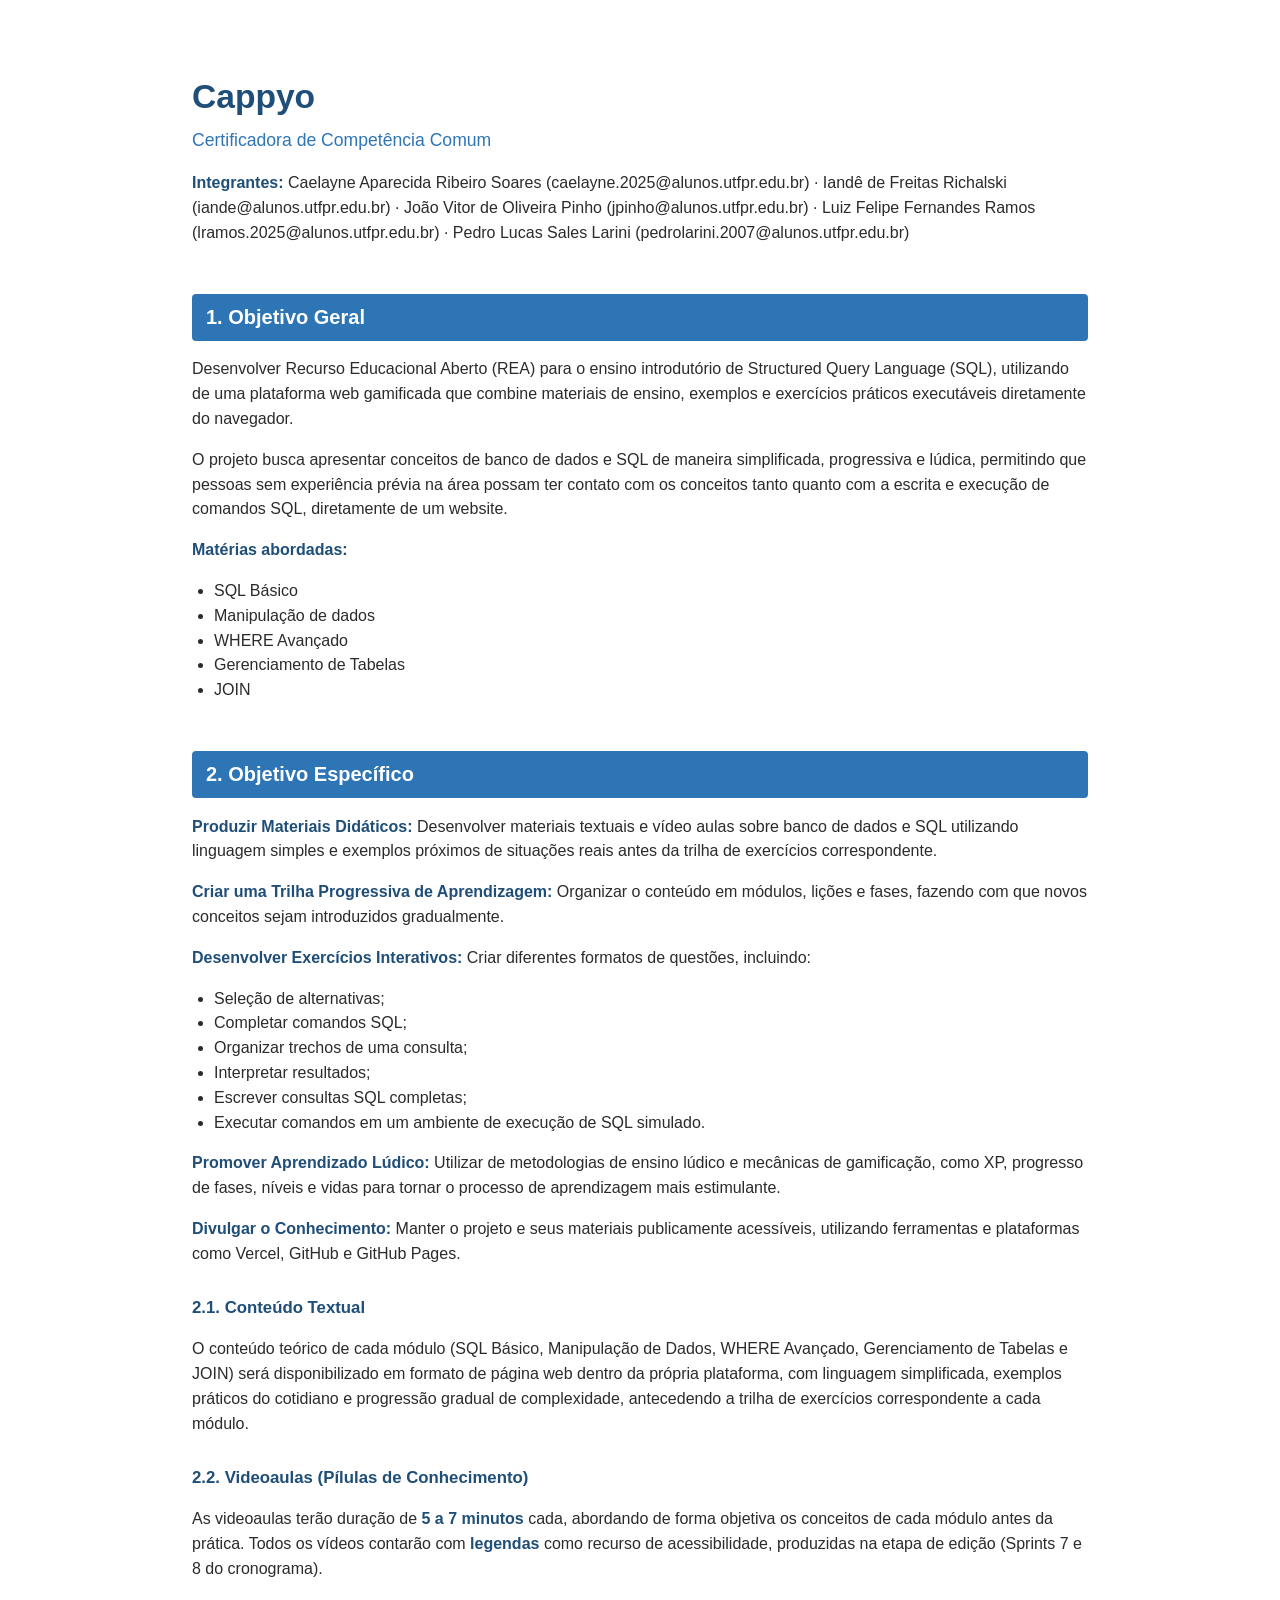
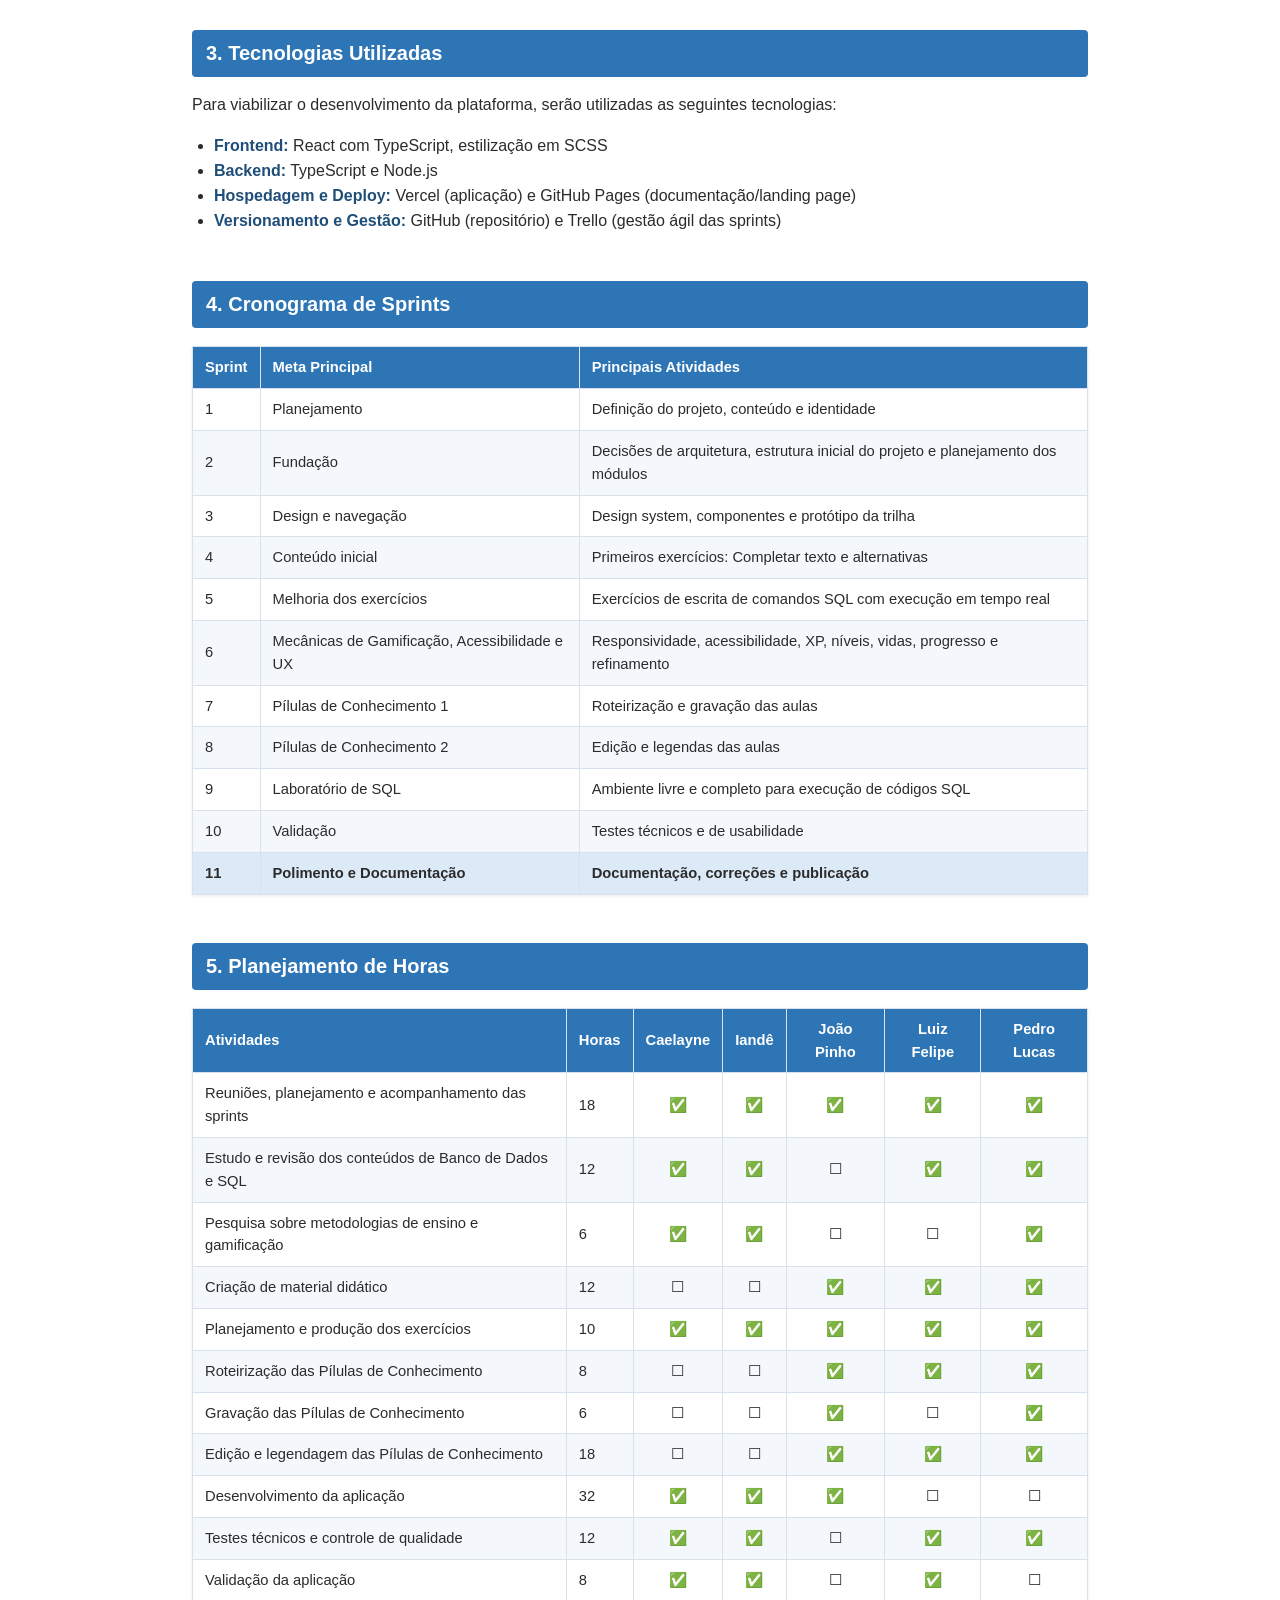
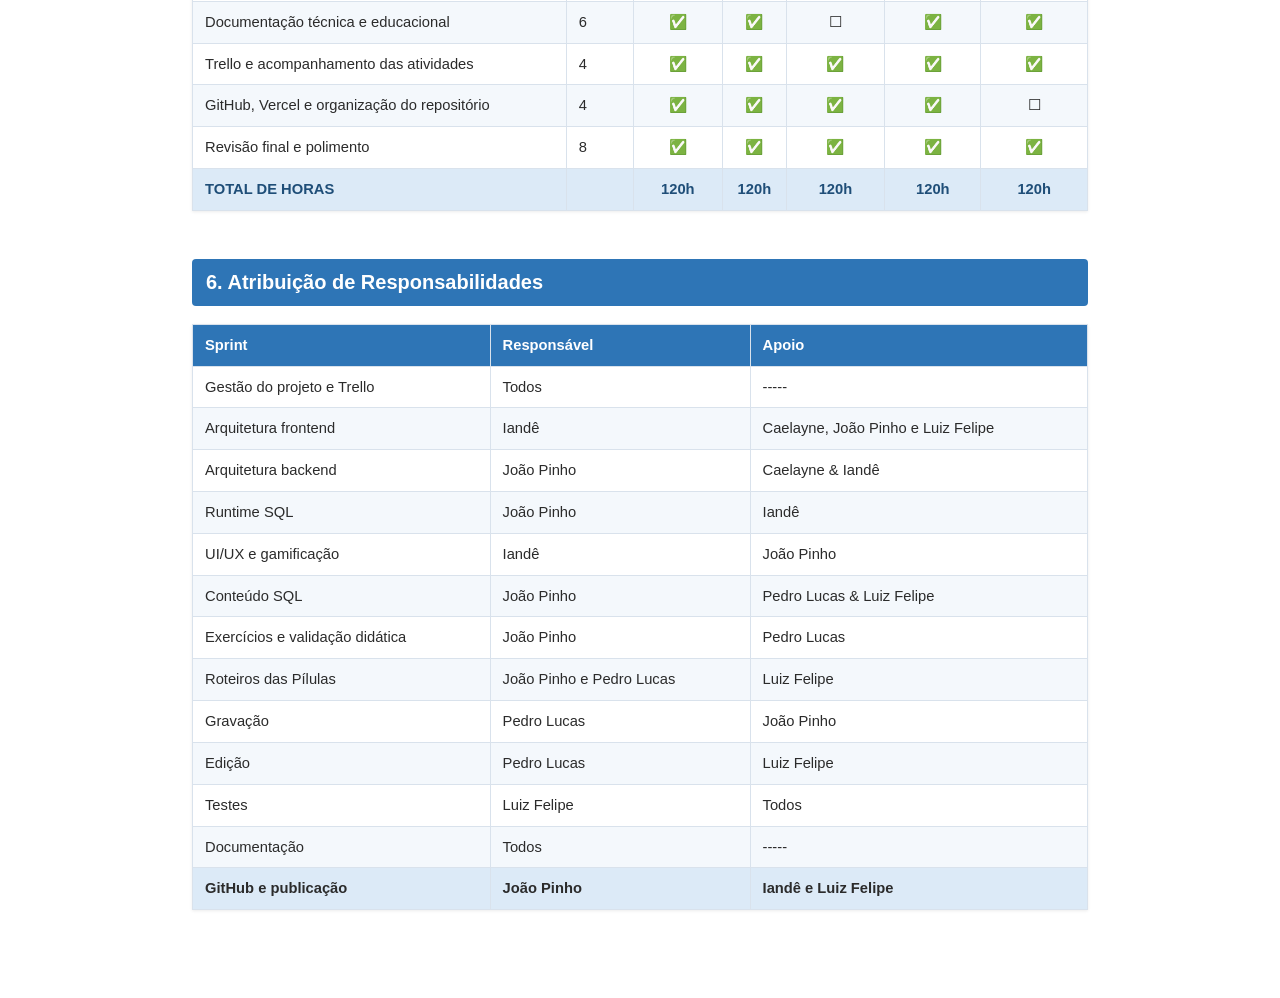
==== index.html @ 4180b40a "docs: adiciona proposta inicial do projeto Cappyo" ====
<!DOCTYPE html>
<html lang="pt-BR">

<head>
  <meta charset="UTF-8">
  <meta name="viewport" content="width=device-width, initial-scale=1.0">
  <title>Cappyo — Certificadora de Competência Comum</title>
  <style>
    :root {
      --azul: #2E75B6;
      --azul-escuro: #1F4E78;
      --cinza-texto: #2b2b2b;
      --linha: #d9e2ec;
    }

    * {
      box-sizing: border-box;
    }

    body {
      font-family: Calibri, "Segoe UI", Arial, sans-serif;
      max-width: 960px;
      margin: 0 auto;
      padding: 48px 32px 80px;
      line-height: 1.55;
      color: var(--cinza-texto);
      background: #ffffff;
    }

    h1 {
      color: var(--azul-escuro);
      font-size: 2.1em;
      margin-bottom: 0;
    }

    h3#certificadora-de-compet-ncia-comum {
      color: var(--azul);
      font-weight: 400;
      margin-top: 4px;
      font-size: 1.1em;
    }

    h2 {
      color: #ffffff;
      background: var(--azul);
      padding: 8px 14px;
      border-radius: 4px;
      margin-top: 48px;
      font-size: 1.25em;
    }

    h3 {
      color: var(--azul-escuro);
      margin-top: 28px;
      font-size: 1.05em;
    }

    p,
    li {
      font-size: 1em;
    }

    ul {
      padding-left: 22px;
    }

    table {
      border-collapse: collapse;
      width: 100%;
      margin: 18px 0 8px;
      font-size: 0.92em;
      box-shadow: 0 1px 3px rgba(0, 0, 0, 0.08);
    }

    th,
    td {
      border: 1px solid var(--linha);
      padding: 9px 12px;
      text-align: left;
    }

    th {
      background-color: var(--azul);
      color: white;
      font-weight: 600;
    }

    tr:nth-child(even) td {
      background-color: #f4f8fc;
    }

    tr:last-child td {
      background-color: #dceaf7;
      font-weight: 600;
    }

    hr {
      display: none;
    }

    strong {
      color: var(--azul-escuro);
    }
  </style>
</head>

<body>

  <h1 id="cappyo">Cappyo</h1>
  <h3 id="certificadora-de-compet-ncia-comum">Certificadora de Competência Comum</h3>
  <p><strong>Integrantes:</strong>
    Caelayne Aparecida Ribeiro Soares (caelayne.2025@alunos.utfpr.edu.br) · Iandê de Freitas Richalski
    (iande@alunos.utfpr.edu.br) · João Vitor de Oliveira Pinho (jpinho@alunos.utfpr.edu.br) · Luiz Felipe Fernandes
    Ramos (lramos.2025@alunos.utfpr.edu.br) · Pedro Lucas Sales Larini (pedrolarini.2007@alunos.utfpr.edu.br)</p>
  <hr>
  <h2 id="1-objetivo-geral">1. Objetivo Geral</h2>
  <p>Desenvolver Recurso Educacional Aberto (REA) para o ensino introdutório de Structured Query Language (SQL),
    utilizando de uma plataforma web gamificada que combine materiais de ensino, exemplos e exercícios práticos
    executáveis diretamente do navegador.</p>
  <p>O projeto busca apresentar conceitos de banco de dados e SQL de maneira simplificada, progressiva e lúdica,
    permitindo que pessoas sem experiência prévia na área possam ter contato com os conceitos tanto quanto com a escrita
    e execução de comandos SQL, diretamente de um website.</p>
  <p><strong>Matérias abordadas:</strong></p>
  <ul>
    <li>SQL Básico</li>
    <li>Manipulação de dados</li>
    <li>WHERE Avançado</li>
    <li>Gerenciamento de Tabelas</li>
    <li>JOIN</li>
  </ul>
  <hr>
  <h2 id="2-objetivo-espec-fico">2. Objetivo Específico</h2>
  <p><strong>Produzir Materiais Didáticos:</strong>
    Desenvolver materiais textuais e vídeo aulas sobre banco de dados e SQL utilizando linguagem simples e exemplos
    próximos de situações reais antes da trilha de exercícios correspondente.</p>
  <p><strong>Criar uma Trilha Progressiva de Aprendizagem:</strong>
    Organizar o conteúdo em módulos, lições e fases, fazendo com que novos conceitos sejam introduzidos gradualmente.
  </p>
  <p><strong>Desenvolver Exercícios Interativos:</strong>
    Criar diferentes formatos de questões, incluindo:</p>
  <ul>
    <li>Seleção de alternativas;</li>
    <li>Completar comandos SQL;</li>
    <li>Organizar trechos de uma consulta;</li>
    <li>Interpretar resultados;</li>
    <li>Escrever consultas SQL completas;</li>
    <li>Executar comandos em um ambiente de execução de SQL simulado.</li>
  </ul>
  <p><strong>Promover Aprendizado Lúdico:</strong>
    Utilizar de metodologias de ensino lúdico e mecânicas de gamificação, como XP, progresso de fases, níveis e vidas
    para tornar o processo de aprendizagem mais estimulante.</p>
  <p><strong>Divulgar o Conhecimento:</strong>
    Manter o projeto e seus materiais publicamente acessíveis, utilizando ferramentas e plataformas como Vercel, GitHub
    e GitHub Pages.</p>
  <h3 id="2-1-conte-do-textual">2.1. Conteúdo Textual</h3>
  <p>O conteúdo teórico de cada módulo (SQL Básico, Manipulação de Dados, WHERE Avançado, Gerenciamento de Tabelas e
    JOIN) será disponibilizado em formato de página web dentro da própria plataforma, com linguagem simplificada,
    exemplos práticos do cotidiano e progressão gradual de complexidade, antecedendo a trilha de exercícios
    correspondente a cada módulo.</p>
  <h3 id="2-2-videoaulas-p-lulas-de-conhecimento-">2.2. Videoaulas (Pílulas de Conhecimento)</h3>
  <p>As videoaulas terão duração de <strong>5 a 7 minutos</strong> cada, abordando de forma objetiva os conceitos de
    cada módulo antes da prática. Todos os vídeos contarão com <strong>legendas</strong> como recurso de acessibilidade,
    produzidas na etapa de edição (Sprints 7 e 8 do cronograma).</p>
  <hr>
  <h2 id="3-tecnologias-utilizadas">3. Tecnologias Utilizadas</h2>
  <p>Para viabilizar o desenvolvimento da plataforma, serão utilizadas as seguintes tecnologias:</p>
  <ul>
    <li><strong>Frontend:</strong> React com TypeScript, estilização em SCSS</li>
    <li><strong>Backend:</strong> TypeScript e Node.js</li>
    <li><strong>Hospedagem e Deploy:</strong> Vercel (aplicação) e GitHub Pages (documentação/landing page)</li>
    <li><strong>Versionamento e Gestão:</strong> GitHub (repositório) e Trello (gestão ágil das sprints)</li>
  </ul>
  <hr>
  <h2 id="4-cronograma-de-sprints">4. Cronograma de Sprints</h2>
  <table>
    <thead>
      <tr>
        <th>Sprint</th>
        <th>Meta Principal</th>
        <th>Principais Atividades</th>
      </tr>
    </thead>
    <tbody>
      <tr>
        <td>1</td>
        <td>Planejamento</td>
        <td>Definição do projeto, conteúdo e identidade</td>
      </tr>
      <tr>
        <td>2</td>
        <td>Fundação</td>
        <td>Decisões de arquitetura, estrutura inicial do projeto e planejamento dos módulos</td>
      </tr>
      <tr>
        <td>3</td>
        <td>Design e navegação</td>
        <td>Design system, componentes e protótipo da trilha</td>
      </tr>
      <tr>
        <td>4</td>
        <td>Conteúdo inicial</td>
        <td>Primeiros exercícios: Completar texto e alternativas</td>
      </tr>
      <tr>
        <td>5</td>
        <td>Melhoria dos exercícios</td>
        <td>Exercícios de escrita de comandos SQL com execução em tempo real</td>
      </tr>
      <tr>
        <td>6</td>
        <td>Mecânicas de Gamificação, Acessibilidade e UX</td>
        <td>Responsividade, acessibilidade, XP, níveis, vidas, progresso e refinamento</td>
      </tr>
      <tr>
        <td>7</td>
        <td>Pílulas de Conhecimento 1</td>
        <td>Roteirização e gravação das aulas</td>
      </tr>
      <tr>
        <td>8</td>
        <td>Pílulas de Conhecimento 2</td>
        <td>Edição e legendas das aulas</td>
      </tr>
      <tr>
        <td>9</td>
        <td>Laboratório de SQL</td>
        <td>Ambiente livre e completo para execução de códigos SQL</td>
      </tr>
      <tr>
        <td>10</td>
        <td>Validação</td>
        <td>Testes técnicos e de usabilidade</td>
      </tr>
      <tr>
        <td>11</td>
        <td>Polimento e Documentação</td>
        <td>Documentação, correções e publicação</td>
      </tr>
    </tbody>
  </table>
  <hr>
  <h2 id="5-planejamento-de-horas">5. Planejamento de Horas</h2>
  <table>
    <thead>
      <tr>
        <th>Atividades</th>
        <th>Horas</th>
        <th style="text-align:center">Caelayne</th>
        <th style="text-align:center">Iandê</th>
        <th style="text-align:center">João Pinho</th>
        <th style="text-align:center">Luiz Felipe</th>
        <th style="text-align:center">Pedro Lucas</th>
      </tr>
    </thead>
    <tbody>
      <tr>
        <td>Reuniões, planejamento e acompanhamento das sprints</td>
        <td>18</td>
        <td style="text-align:center">✅</td>
        <td style="text-align:center">✅</td>
        <td style="text-align:center">✅</td>
        <td style="text-align:center">✅</td>
        <td style="text-align:center">✅</td>
      </tr>
      <tr>
        <td>Estudo e revisão dos conteúdos de Banco de Dados e SQL</td>
        <td>12</td>
        <td style="text-align:center">✅</td>
        <td style="text-align:center">✅</td>
        <td style="text-align:center">☐</td>
        <td style="text-align:center">✅</td>
        <td style="text-align:center">✅</td>
      </tr>
      <tr>
        <td>Pesquisa sobre metodologias de ensino e gamificação</td>
        <td>6</td>
        <td style="text-align:center">✅</td>
        <td style="text-align:center">✅</td>
        <td style="text-align:center">☐</td>
        <td style="text-align:center">☐</td>
        <td style="text-align:center">✅</td>
      </tr>
      <tr>
        <td>Criação de material didático</td>
        <td>12</td>
        <td style="text-align:center">☐</td>
        <td style="text-align:center">☐</td>
        <td style="text-align:center">✅</td>
        <td style="text-align:center">✅</td>
        <td style="text-align:center">✅</td>
      </tr>
      <tr>
        <td>Planejamento e produção dos exercícios</td>
        <td>10</td>
        <td style="text-align:center">✅</td>
        <td style="text-align:center">✅</td>
        <td style="text-align:center">✅</td>
        <td style="text-align:center">✅</td>
        <td style="text-align:center">✅</td>
      </tr>
      <tr>
        <td>Roteirização das Pílulas de Conhecimento</td>
        <td>8</td>
        <td style="text-align:center">☐</td>
        <td style="text-align:center">☐</td>
        <td style="text-align:center">✅</td>
        <td style="text-align:center">✅</td>
        <td style="text-align:center">✅</td>
      </tr>
      <tr>
        <td>Gravação das Pílulas de Conhecimento</td>
        <td>6</td>
        <td style="text-align:center">☐</td>
        <td style="text-align:center">☐</td>
        <td style="text-align:center">✅</td>
        <td style="text-align:center">☐</td>
        <td style="text-align:center">✅</td>
      </tr>
      <tr>
        <td>Edição e legendagem das Pílulas de Conhecimento</td>
        <td>18</td>
        <td style="text-align:center">☐</td>
        <td style="text-align:center">☐</td>
        <td style="text-align:center">✅</td>
        <td style="text-align:center">✅</td>
        <td style="text-align:center">✅</td>
      </tr>
      <tr>
        <td>Desenvolvimento da aplicação</td>
        <td>32</td>
        <td style="text-align:center">✅</td>
        <td style="text-align:center">✅</td>
        <td style="text-align:center">✅</td>
        <td style="text-align:center">☐</td>
        <td style="text-align:center">☐</td>
      </tr>
      <tr>
        <td>Testes técnicos e controle de qualidade</td>
        <td>12</td>
        <td style="text-align:center">✅</td>
        <td style="text-align:center">✅</td>
        <td style="text-align:center">☐</td>
        <td style="text-align:center">✅</td>
        <td style="text-align:center">✅</td>
      </tr>
      <tr>
        <td>Validação da aplicação</td>
        <td>8</td>
        <td style="text-align:center">✅</td>
        <td style="text-align:center">✅</td>
        <td style="text-align:center">☐</td>
        <td style="text-align:center">✅</td>
        <td style="text-align:center">☐</td>
      </tr>
      <tr>
        <td>Documentação técnica e educacional</td>
        <td>6</td>
        <td style="text-align:center">✅</td>
        <td style="text-align:center">✅</td>
        <td style="text-align:center">☐</td>
        <td style="text-align:center">✅</td>
        <td style="text-align:center">✅</td>
      </tr>
      <tr>
        <td>Trello e acompanhamento das atividades</td>
        <td>4</td>
        <td style="text-align:center">✅</td>
        <td style="text-align:center">✅</td>
        <td style="text-align:center">✅</td>
        <td style="text-align:center">✅</td>
        <td style="text-align:center">✅</td>
      </tr>
      <tr>
        <td>GitHub, Vercel e organização do repositório</td>
        <td>4</td>
        <td style="text-align:center">✅</td>
        <td style="text-align:center">✅</td>
        <td style="text-align:center">✅</td>
        <td style="text-align:center">✅</td>
        <td style="text-align:center">☐</td>
      </tr>
      <tr>
        <td>Revisão final e polimento</td>
        <td>8</td>
        <td style="text-align:center">✅</td>
        <td style="text-align:center">✅</td>
        <td style="text-align:center">✅</td>
        <td style="text-align:center">✅</td>
        <td style="text-align:center">✅</td>
      </tr>
      <tr>
        <td><strong>TOTAL DE HORAS</strong></td>
        <td></td>
        <td style="text-align:center"><strong>120h</strong></td>
        <td style="text-align:center"><strong>120h</strong></td>
        <td style="text-align:center"><strong>120h</strong></td>
        <td style="text-align:center"><strong>120h</strong></td>
        <td style="text-align:center"><strong>120h</strong></td>
      </tr>
    </tbody>
  </table>
  <hr>
  <h2 id="6-atribui-o-de-responsabilidades">6. Atribuição de Responsabilidades</h2>
  <table>
    <thead>
      <tr>
        <th>Sprint</th>
        <th>Responsável</th>
        <th>Apoio</th>
      </tr>
    </thead>
    <tbody>
      <tr>
        <td>Gestão do projeto e Trello</td>
        <td>Todos</td>
        <td>-----</td>
      </tr>
      <tr>
        <td>Arquitetura frontend</td>
        <td>Iandê</td>
        <td>Caelayne, João Pinho e Luiz Felipe</td>
      </tr>
      <tr>
        <td>Arquitetura backend</td>
        <td>João Pinho</td>
        <td>Caelayne &amp; Iandê</td>
      </tr>
      <tr>
        <td>Runtime SQL</td>
        <td>João Pinho</td>
        <td>Iandê</td>
      </tr>
      <tr>
        <td>UI/UX e gamificação</td>
        <td>Iandê</td>
        <td>João Pinho</td>
      </tr>
      <tr>
        <td>Conteúdo SQL</td>
        <td>João Pinho</td>
        <td>Pedro Lucas &amp; Luiz Felipe</td>
      </tr>
      <tr>
        <td>Exercícios e validação didática</td>
        <td>João Pinho</td>
        <td>Pedro Lucas</td>
      </tr>
      <tr>
        <td>Roteiros das Pílulas</td>
        <td>João Pinho e Pedro Lucas</td>
        <td>Luiz Felipe</td>
      </tr>
      <tr>
        <td>Gravação</td>
        <td>Pedro Lucas</td>
        <td>João Pinho</td>
      </tr>
      <tr>
        <td>Edição</td>
        <td>Pedro Lucas</td>
        <td>Luiz Felipe</td>
      </tr>
      <tr>
        <td>Testes</td>
        <td>Luiz Felipe</td>
        <td>Todos</td>
      </tr>
      <tr>
        <td>Documentação</td>
        <td>Todos</td>
        <td>-----</td>
      </tr>
      <tr>
        <td>GitHub e publicação</td>
        <td>João Pinho</td>
        <td>Iandê e Luiz Felipe</td>
      </tr>
    </tbody>
  </table>

</body>

</html>
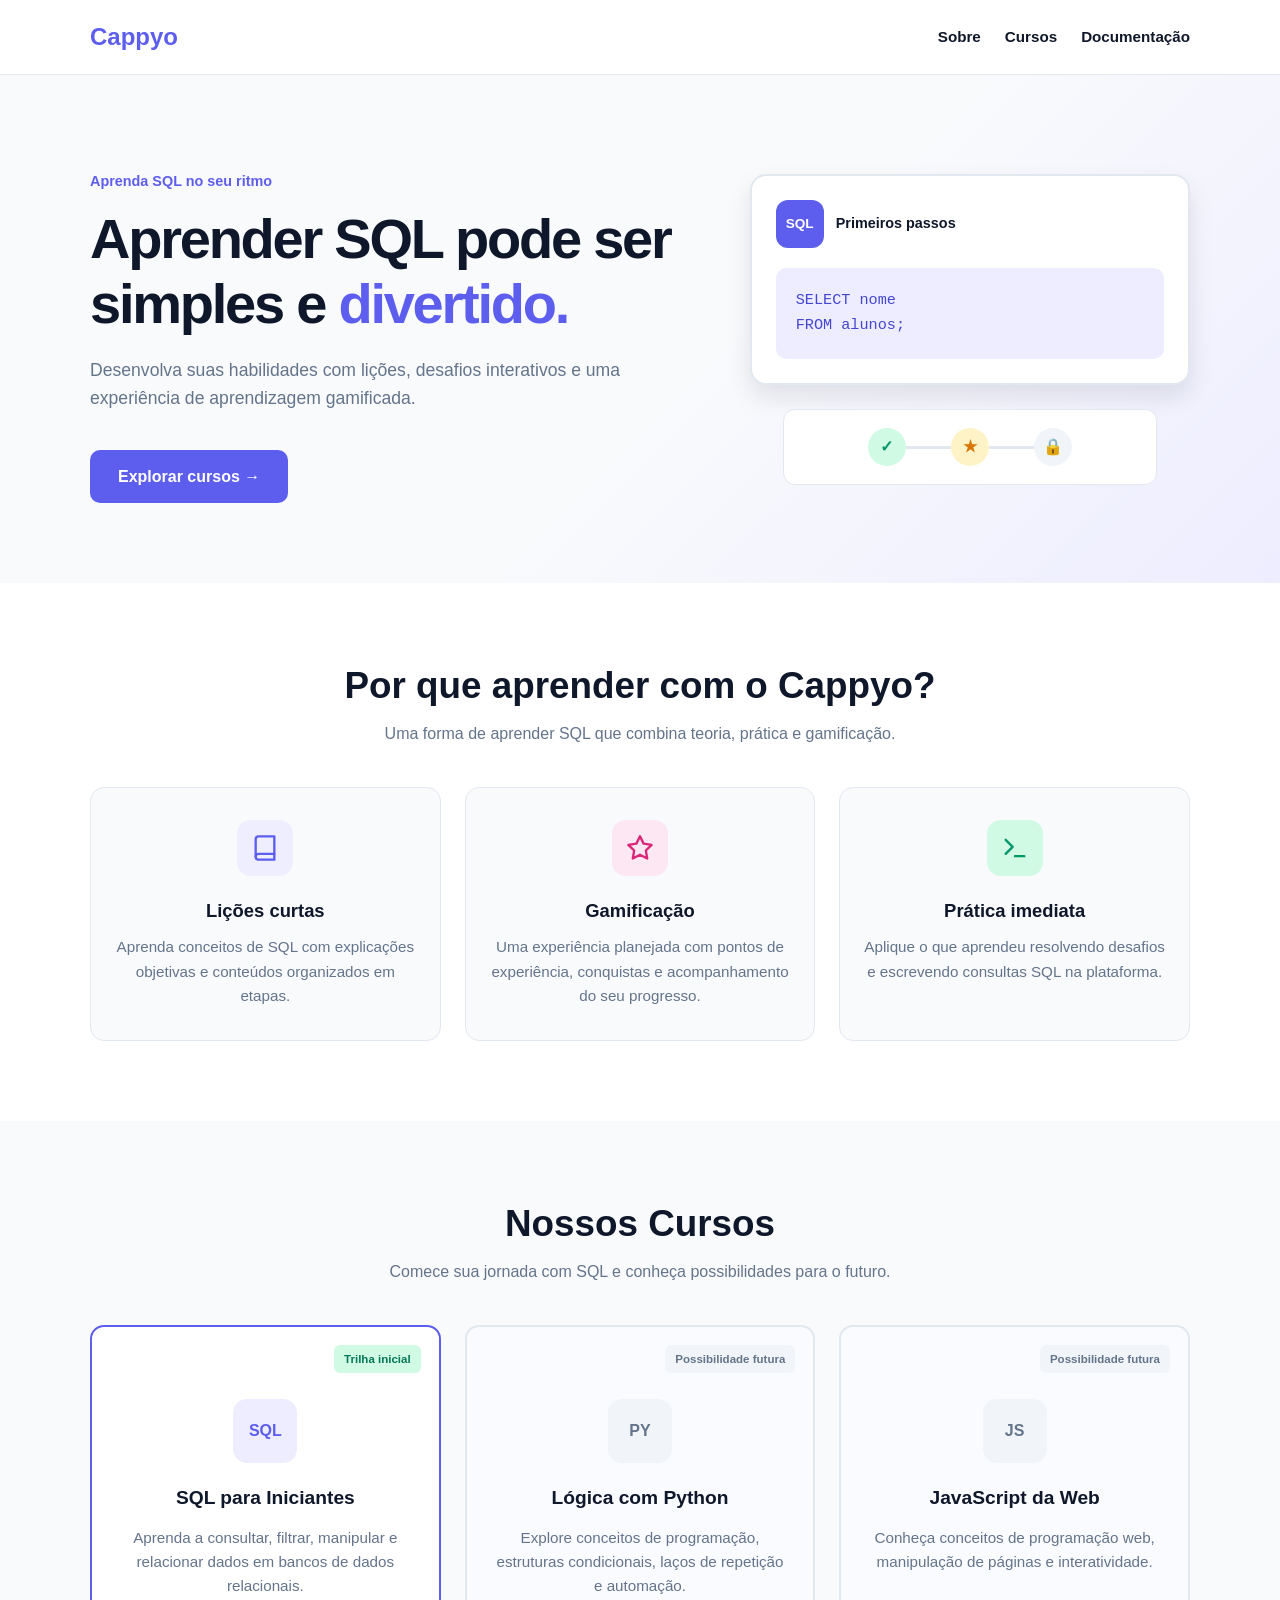
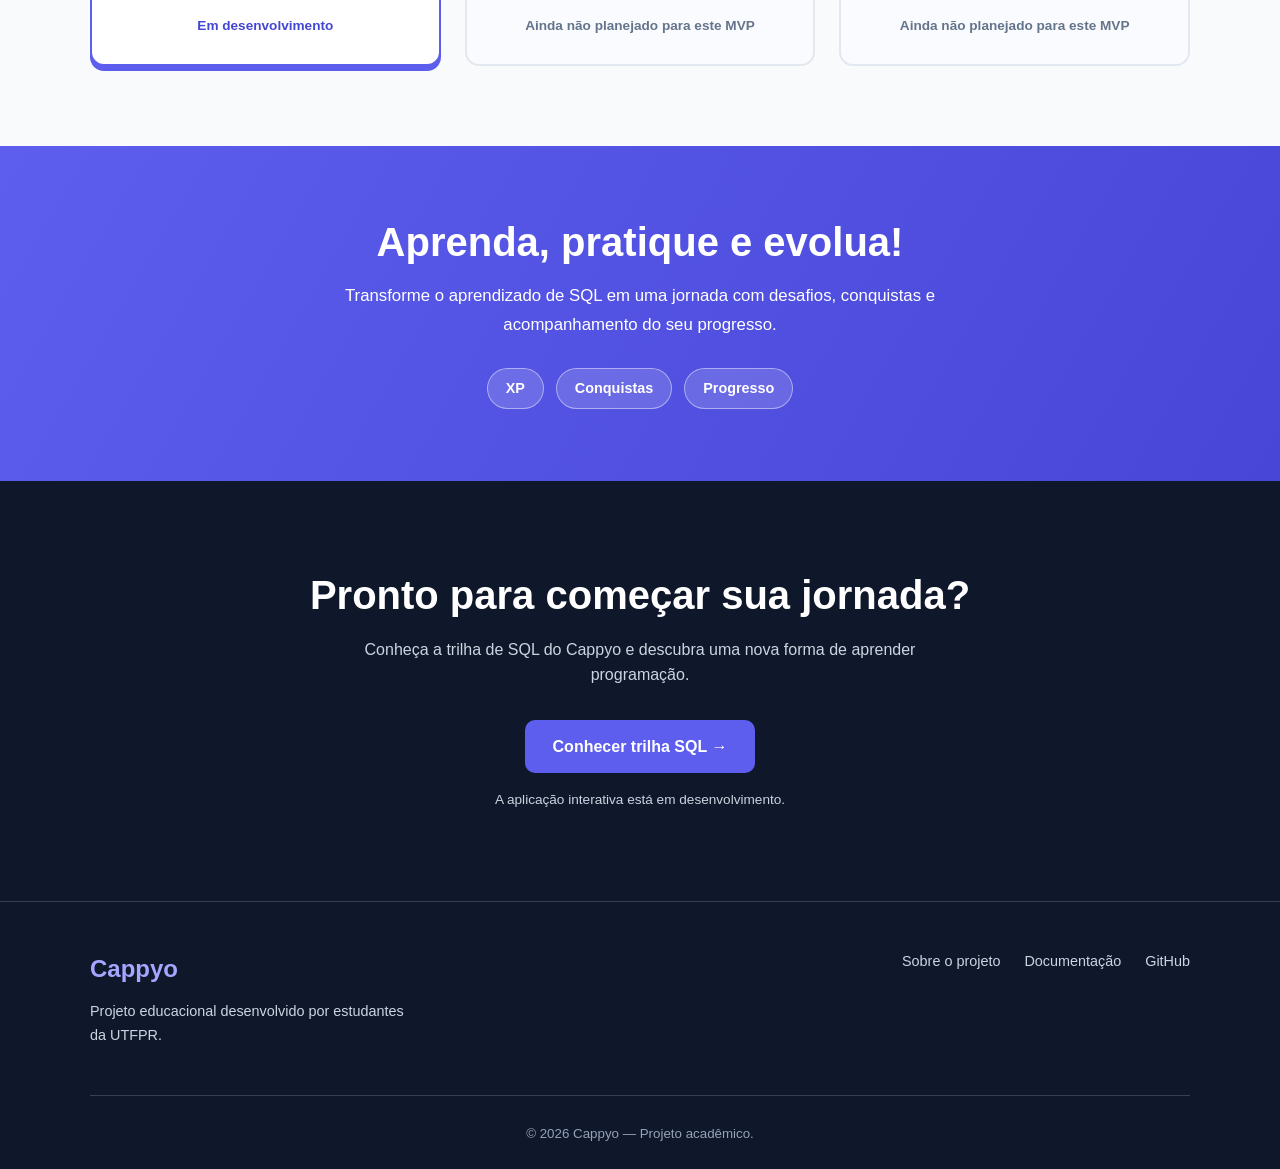
==== commit ffb8bf06: "feat: adiciona landing page responsiva do Cappyo" ====
--- a/index.html
+++ b/index.html
@@ -4,479 +4,339 @@
 <head>
   <meta charset="UTF-8">
   <meta name="viewport" content="width=device-width, initial-scale=1.0">
-  <title>Cappyo — Certificadora de Competência Comum</title>
-  <style>
-    :root {
-      --azul: #2E75B6;
-      --azul-escuro: #1F4E78;
-      --cinza-texto: #2b2b2b;
-      --linha: #d9e2ec;
-    }
-
-    * {
-      box-sizing: border-box;
-    }
-
-    body {
-      font-family: Calibri, "Segoe UI", Arial, sans-serif;
-      max-width: 960px;
-      margin: 0 auto;
-      padding: 48px 32px 80px;
-      line-height: 1.55;
-      color: var(--cinza-texto);
-      background: #ffffff;
-    }
-
-    h1 {
-      color: var(--azul-escuro);
-      font-size: 2.1em;
-      margin-bottom: 0;
-    }
-
-    h3#certificadora-de-compet-ncia-comum {
-      color: var(--azul);
-      font-weight: 400;
-      margin-top: 4px;
-      font-size: 1.1em;
-    }
-
-    h2 {
-      color: #ffffff;
-      background: var(--azul);
-      padding: 8px 14px;
-      border-radius: 4px;
-      margin-top: 48px;
-      font-size: 1.25em;
-    }
-
-    h3 {
-      color: var(--azul-escuro);
-      margin-top: 28px;
-      font-size: 1.05em;
-    }
-
-    p,
-    li {
-      font-size: 1em;
-    }
-
-    ul {
-      padding-left: 22px;
-    }
-
-    table {
-      border-collapse: collapse;
-      width: 100%;
-      margin: 18px 0 8px;
-      font-size: 0.92em;
-      box-shadow: 0 1px 3px rgba(0, 0, 0, 0.08);
-    }
-
-    th,
-    td {
-      border: 1px solid var(--linha);
-      padding: 9px 12px;
-      text-align: left;
-    }
-
-    th {
-      background-color: var(--azul);
-      color: white;
-      font-weight: 600;
-    }
-
-    tr:nth-child(even) td {
-      background-color: #f4f8fc;
-    }
-
-    tr:last-child td {
-      background-color: #dceaf7;
-      font-weight: 600;
-    }
-
-    hr {
-      display: none;
-    }
-
-    strong {
-      color: var(--azul-escuro);
-    }
-  </style>
+
+  <meta name="description"
+    content="Conheça o Cappyo, uma plataforma educacional para aprender SQL de forma interativa e gamificada.">
+
+  <title>Cappyo | Aprenda SQL de forma interativa</title>
+
+  <link rel="stylesheet" href="./assets/css/style.css">
 </head>
 
 <body>
-
-  <h1 id="cappyo">Cappyo</h1>
-  <h3 id="certificadora-de-compet-ncia-comum">Certificadora de Competência Comum</h3>
-  <p><strong>Integrantes:</strong>
-    Caelayne Aparecida Ribeiro Soares (caelayne.2025@alunos.utfpr.edu.br) · Iandê de Freitas Richalski
-    (iande@alunos.utfpr.edu.br) · João Vitor de Oliveira Pinho (jpinho@alunos.utfpr.edu.br) · Luiz Felipe Fernandes
-    Ramos (lramos.2025@alunos.utfpr.edu.br) · Pedro Lucas Sales Larini (pedrolarini.2007@alunos.utfpr.edu.br)</p>
-  <hr>
-  <h2 id="1-objetivo-geral">1. Objetivo Geral</h2>
-  <p>Desenvolver Recurso Educacional Aberto (REA) para o ensino introdutório de Structured Query Language (SQL),
-    utilizando de uma plataforma web gamificada que combine materiais de ensino, exemplos e exercícios práticos
-    executáveis diretamente do navegador.</p>
-  <p>O projeto busca apresentar conceitos de banco de dados e SQL de maneira simplificada, progressiva e lúdica,
-    permitindo que pessoas sem experiência prévia na área possam ter contato com os conceitos tanto quanto com a escrita
-    e execução de comandos SQL, diretamente de um website.</p>
-  <p><strong>Matérias abordadas:</strong></p>
-  <ul>
-    <li>SQL Básico</li>
-    <li>Manipulação de dados</li>
-    <li>WHERE Avançado</li>
-    <li>Gerenciamento de Tabelas</li>
-    <li>JOIN</li>
-  </ul>
-  <hr>
-  <h2 id="2-objetivo-espec-fico">2. Objetivo Específico</h2>
-  <p><strong>Produzir Materiais Didáticos:</strong>
-    Desenvolver materiais textuais e vídeo aulas sobre banco de dados e SQL utilizando linguagem simples e exemplos
-    próximos de situações reais antes da trilha de exercícios correspondente.</p>
-  <p><strong>Criar uma Trilha Progressiva de Aprendizagem:</strong>
-    Organizar o conteúdo em módulos, lições e fases, fazendo com que novos conceitos sejam introduzidos gradualmente.
-  </p>
-  <p><strong>Desenvolver Exercícios Interativos:</strong>
-    Criar diferentes formatos de questões, incluindo:</p>
-  <ul>
-    <li>Seleção de alternativas;</li>
-    <li>Completar comandos SQL;</li>
-    <li>Organizar trechos de uma consulta;</li>
-    <li>Interpretar resultados;</li>
-    <li>Escrever consultas SQL completas;</li>
-    <li>Executar comandos em um ambiente de execução de SQL simulado.</li>
-  </ul>
-  <p><strong>Promover Aprendizado Lúdico:</strong>
-    Utilizar de metodologias de ensino lúdico e mecânicas de gamificação, como XP, progresso de fases, níveis e vidas
-    para tornar o processo de aprendizagem mais estimulante.</p>
-  <p><strong>Divulgar o Conhecimento:</strong>
-    Manter o projeto e seus materiais publicamente acessíveis, utilizando ferramentas e plataformas como Vercel, GitHub
-    e GitHub Pages.</p>
-  <h3 id="2-1-conte-do-textual">2.1. Conteúdo Textual</h3>
-  <p>O conteúdo teórico de cada módulo (SQL Básico, Manipulação de Dados, WHERE Avançado, Gerenciamento de Tabelas e
-    JOIN) será disponibilizado em formato de página web dentro da própria plataforma, com linguagem simplificada,
-    exemplos práticos do cotidiano e progressão gradual de complexidade, antecedendo a trilha de exercícios
-    correspondente a cada módulo.</p>
-  <h3 id="2-2-videoaulas-p-lulas-de-conhecimento-">2.2. Videoaulas (Pílulas de Conhecimento)</h3>
-  <p>As videoaulas terão duração de <strong>5 a 7 minutos</strong> cada, abordando de forma objetiva os conceitos de
-    cada módulo antes da prática. Todos os vídeos contarão com <strong>legendas</strong> como recurso de acessibilidade,
-    produzidas na etapa de edição (Sprints 7 e 8 do cronograma).</p>
-  <hr>
-  <h2 id="3-tecnologias-utilizadas">3. Tecnologias Utilizadas</h2>
-  <p>Para viabilizar o desenvolvimento da plataforma, serão utilizadas as seguintes tecnologias:</p>
-  <ul>
-    <li><strong>Frontend:</strong> React com TypeScript, estilização em SCSS</li>
-    <li><strong>Backend:</strong> TypeScript e Node.js</li>
-    <li><strong>Hospedagem e Deploy:</strong> Vercel (aplicação) e GitHub Pages (documentação/landing page)</li>
-    <li><strong>Versionamento e Gestão:</strong> GitHub (repositório) e Trello (gestão ágil das sprints)</li>
-  </ul>
-  <hr>
-  <h2 id="4-cronograma-de-sprints">4. Cronograma de Sprints</h2>
-  <table>
-    <thead>
-      <tr>
-        <th>Sprint</th>
-        <th>Meta Principal</th>
-        <th>Principais Atividades</th>
-      </tr>
-    </thead>
-    <tbody>
-      <tr>
-        <td>1</td>
-        <td>Planejamento</td>
-        <td>Definição do projeto, conteúdo e identidade</td>
-      </tr>
-      <tr>
-        <td>2</td>
-        <td>Fundação</td>
-        <td>Decisões de arquitetura, estrutura inicial do projeto e planejamento dos módulos</td>
-      </tr>
-      <tr>
-        <td>3</td>
-        <td>Design e navegação</td>
-        <td>Design system, componentes e protótipo da trilha</td>
-      </tr>
-      <tr>
-        <td>4</td>
-        <td>Conteúdo inicial</td>
-        <td>Primeiros exercícios: Completar texto e alternativas</td>
-      </tr>
-      <tr>
-        <td>5</td>
-        <td>Melhoria dos exercícios</td>
-        <td>Exercícios de escrita de comandos SQL com execução em tempo real</td>
-      </tr>
-      <tr>
-        <td>6</td>
-        <td>Mecânicas de Gamificação, Acessibilidade e UX</td>
-        <td>Responsividade, acessibilidade, XP, níveis, vidas, progresso e refinamento</td>
-      </tr>
-      <tr>
-        <td>7</td>
-        <td>Pílulas de Conhecimento 1</td>
-        <td>Roteirização e gravação das aulas</td>
-      </tr>
-      <tr>
-        <td>8</td>
-        <td>Pílulas de Conhecimento 2</td>
-        <td>Edição e legendas das aulas</td>
-      </tr>
-      <tr>
-        <td>9</td>
-        <td>Laboratório de SQL</td>
-        <td>Ambiente livre e completo para execução de códigos SQL</td>
-      </tr>
-      <tr>
-        <td>10</td>
-        <td>Validação</td>
-        <td>Testes técnicos e de usabilidade</td>
-      </tr>
-      <tr>
-        <td>11</td>
-        <td>Polimento e Documentação</td>
-        <td>Documentação, correções e publicação</td>
-      </tr>
-    </tbody>
-  </table>
-  <hr>
-  <h2 id="5-planejamento-de-horas">5. Planejamento de Horas</h2>
-  <table>
-    <thead>
-      <tr>
-        <th>Atividades</th>
-        <th>Horas</th>
-        <th style="text-align:center">Caelayne</th>
-        <th style="text-align:center">Iandê</th>
-        <th style="text-align:center">João Pinho</th>
-        <th style="text-align:center">Luiz Felipe</th>
-        <th style="text-align:center">Pedro Lucas</th>
-      </tr>
-    </thead>
-    <tbody>
-      <tr>
-        <td>Reuniões, planejamento e acompanhamento das sprints</td>
-        <td>18</td>
-        <td style="text-align:center">✅</td>
-        <td style="text-align:center">✅</td>
-        <td style="text-align:center">✅</td>
-        <td style="text-align:center">✅</td>
-        <td style="text-align:center">✅</td>
-      </tr>
-      <tr>
-        <td>Estudo e revisão dos conteúdos de Banco de Dados e SQL</td>
-        <td>12</td>
-        <td style="text-align:center">✅</td>
-        <td style="text-align:center">✅</td>
-        <td style="text-align:center">☐</td>
-        <td style="text-align:center">✅</td>
-        <td style="text-align:center">✅</td>
-      </tr>
-      <tr>
-        <td>Pesquisa sobre metodologias de ensino e gamificação</td>
-        <td>6</td>
-        <td style="text-align:center">✅</td>
-        <td style="text-align:center">✅</td>
-        <td style="text-align:center">☐</td>
-        <td style="text-align:center">☐</td>
-        <td style="text-align:center">✅</td>
-      </tr>
-      <tr>
-        <td>Criação de material didático</td>
-        <td>12</td>
-        <td style="text-align:center">☐</td>
-        <td style="text-align:center">☐</td>
-        <td style="text-align:center">✅</td>
-        <td style="text-align:center">✅</td>
-        <td style="text-align:center">✅</td>
-      </tr>
-      <tr>
-        <td>Planejamento e produção dos exercícios</td>
-        <td>10</td>
-        <td style="text-align:center">✅</td>
-        <td style="text-align:center">✅</td>
-        <td style="text-align:center">✅</td>
-        <td style="text-align:center">✅</td>
-        <td style="text-align:center">✅</td>
-      </tr>
-      <tr>
-        <td>Roteirização das Pílulas de Conhecimento</td>
-        <td>8</td>
-        <td style="text-align:center">☐</td>
-        <td style="text-align:center">☐</td>
-        <td style="text-align:center">✅</td>
-        <td style="text-align:center">✅</td>
-        <td style="text-align:center">✅</td>
-      </tr>
-      <tr>
-        <td>Gravação das Pílulas de Conhecimento</td>
-        <td>6</td>
-        <td style="text-align:center">☐</td>
-        <td style="text-align:center">☐</td>
-        <td style="text-align:center">✅</td>
-        <td style="text-align:center">☐</td>
-        <td style="text-align:center">✅</td>
-      </tr>
-      <tr>
-        <td>Edição e legendagem das Pílulas de Conhecimento</td>
-        <td>18</td>
-        <td style="text-align:center">☐</td>
-        <td style="text-align:center">☐</td>
-        <td style="text-align:center">✅</td>
-        <td style="text-align:center">✅</td>
-        <td style="text-align:center">✅</td>
-      </tr>
-      <tr>
-        <td>Desenvolvimento da aplicação</td>
-        <td>32</td>
-        <td style="text-align:center">✅</td>
-        <td style="text-align:center">✅</td>
-        <td style="text-align:center">✅</td>
-        <td style="text-align:center">☐</td>
-        <td style="text-align:center">☐</td>
-      </tr>
-      <tr>
-        <td>Testes técnicos e controle de qualidade</td>
-        <td>12</td>
-        <td style="text-align:center">✅</td>
-        <td style="text-align:center">✅</td>
-        <td style="text-align:center">☐</td>
-        <td style="text-align:center">✅</td>
-        <td style="text-align:center">✅</td>
-      </tr>
-      <tr>
-        <td>Validação da aplicação</td>
-        <td>8</td>
-        <td style="text-align:center">✅</td>
-        <td style="text-align:center">✅</td>
-        <td style="text-align:center">☐</td>
-        <td style="text-align:center">✅</td>
-        <td style="text-align:center">☐</td>
-      </tr>
-      <tr>
-        <td>Documentação técnica e educacional</td>
-        <td>6</td>
-        <td style="text-align:center">✅</td>
-        <td style="text-align:center">✅</td>
-        <td style="text-align:center">☐</td>
-        <td style="text-align:center">✅</td>
-        <td style="text-align:center">✅</td>
-      </tr>
-      <tr>
-        <td>Trello e acompanhamento das atividades</td>
-        <td>4</td>
-        <td style="text-align:center">✅</td>
-        <td style="text-align:center">✅</td>
-        <td style="text-align:center">✅</td>
-        <td style="text-align:center">✅</td>
-        <td style="text-align:center">✅</td>
-      </tr>
-      <tr>
-        <td>GitHub, Vercel e organização do repositório</td>
-        <td>4</td>
-        <td style="text-align:center">✅</td>
-        <td style="text-align:center">✅</td>
-        <td style="text-align:center">✅</td>
-        <td style="text-align:center">✅</td>
-        <td style="text-align:center">☐</td>
-      </tr>
-      <tr>
-        <td>Revisão final e polimento</td>
-        <td>8</td>
-        <td style="text-align:center">✅</td>
-        <td style="text-align:center">✅</td>
-        <td style="text-align:center">✅</td>
-        <td style="text-align:center">✅</td>
-        <td style="text-align:center">✅</td>
-      </tr>
-      <tr>
-        <td><strong>TOTAL DE HORAS</strong></td>
-        <td></td>
-        <td style="text-align:center"><strong>120h</strong></td>
-        <td style="text-align:center"><strong>120h</strong></td>
-        <td style="text-align:center"><strong>120h</strong></td>
-        <td style="text-align:center"><strong>120h</strong></td>
-        <td style="text-align:center"><strong>120h</strong></td>
-      </tr>
-    </tbody>
-  </table>
-  <hr>
-  <h2 id="6-atribui-o-de-responsabilidades">6. Atribuição de Responsabilidades</h2>
-  <table>
-    <thead>
-      <tr>
-        <th>Sprint</th>
-        <th>Responsável</th>
-        <th>Apoio</th>
-      </tr>
-    </thead>
-    <tbody>
-      <tr>
-        <td>Gestão do projeto e Trello</td>
-        <td>Todos</td>
-        <td>-----</td>
-      </tr>
-      <tr>
-        <td>Arquitetura frontend</td>
-        <td>Iandê</td>
-        <td>Caelayne, João Pinho e Luiz Felipe</td>
-      </tr>
-      <tr>
-        <td>Arquitetura backend</td>
-        <td>João Pinho</td>
-        <td>Caelayne &amp; Iandê</td>
-      </tr>
-      <tr>
-        <td>Runtime SQL</td>
-        <td>João Pinho</td>
-        <td>Iandê</td>
-      </tr>
-      <tr>
-        <td>UI/UX e gamificação</td>
-        <td>Iandê</td>
-        <td>João Pinho</td>
-      </tr>
-      <tr>
-        <td>Conteúdo SQL</td>
-        <td>João Pinho</td>
-        <td>Pedro Lucas &amp; Luiz Felipe</td>
-      </tr>
-      <tr>
-        <td>Exercícios e validação didática</td>
-        <td>João Pinho</td>
-        <td>Pedro Lucas</td>
-      </tr>
-      <tr>
-        <td>Roteiros das Pílulas</td>
-        <td>João Pinho e Pedro Lucas</td>
-        <td>Luiz Felipe</td>
-      </tr>
-      <tr>
-        <td>Gravação</td>
-        <td>Pedro Lucas</td>
-        <td>João Pinho</td>
-      </tr>
-      <tr>
-        <td>Edição</td>
-        <td>Pedro Lucas</td>
-        <td>Luiz Felipe</td>
-      </tr>
-      <tr>
-        <td>Testes</td>
-        <td>Luiz Felipe</td>
-        <td>Todos</td>
-      </tr>
-      <tr>
-        <td>Documentação</td>
-        <td>Todos</td>
-        <td>-----</td>
-      </tr>
-      <tr>
-        <td>GitHub e publicação</td>
-        <td>João Pinho</td>
-        <td>Iandê e Luiz Felipe</td>
-      </tr>
-    </tbody>
-  </table>
+  <a href="#conteudo" class="skip-link">
+    Pular para o conteúdo principal
+  </a>
+
+  <!-- Cabeçalho -->
+  <header class="site-header">
+    <div class="container header-content">
+      <a class="logo" href="./" aria-label="Cappyo - Página inicial">
+        Cappyo
+      </a>
+
+      <nav aria-label="Navegação principal">
+        <a href="#sobre">Sobre</a>
+        <a href="#cursos">Cursos</a>
+        <a href="./docs/">Documentação</a>
+      </nav>
+    </div>
+  </header>
+
+  <!-- Conteúdo principal -->
+  <main id="conteudo" tabindex="-1">
+
+    <!-- Apresentação -->
+    <section class="hero" aria-labelledby="hero-title">
+      <div class="container hero-content">
+
+        <div class="hero-text">
+          <p class="hero-eyebrow">
+            Aprenda SQL no seu ritmo
+          </p>
+
+          <h1 id="hero-title">
+            Aprender SQL pode ser simples e
+            <span class="highlight">divertido.</span>
+          </h1>
+
+          <p>
+            Desenvolva suas habilidades com lições,
+            desafios interativos e uma experiência
+            de aprendizagem gamificada.
+          </p>
+
+          <a href="#cursos" class="button">
+            Explorar cursos &rarr;
+          </a>
+        </div>
+
+        <!-- Ilustração demonstrativa -->
+        <div class="hero-visual" aria-hidden="true">
+
+          <div class="sql-card">
+            <div class="sql-card-header">
+              <span class="sql-icon">SQL</span>
+              <span>Primeiros passos</span>
+            </div>
+
+            <pre><code>SELECT nome
+FROM alunos;</code></pre>
+          </div>
+
+          <div class="progress-card">
+            <span class="progress-step completed">✓</span>
+            <span class="progress-line"></span>
+            <span class="progress-step current">★</span>
+            <span class="progress-line"></span>
+            <span class="progress-step locked">🔒</span>
+          </div>
+
+        </div>
+
+      </div>
+    </section>
+
+
+    <!-- Sobre o projeto -->
+
+    <!-- Benefícios -->
+    <section id="sobre" class="about" aria-labelledby="about-title">
+      <div class="container">
+
+        <div class="section-heading">
+          <h2 id="about-title">
+            Por que aprender com o Cappyo?
+          </h2>
+          <p>
+            Uma forma de aprender SQL que combina
+            teoria, prática e gamificação.
+          </p>
+        </div>
+
+        <div class="benefits-grid">
+
+          <!-- Lições curtas -->
+          <article class="benefit-card">
+            <span class="benefit-icon icon-purple" aria-hidden="true">
+              <svg viewBox="0 0 24 24" fill="none" stroke="currentColor" stroke-width="2" stroke-linecap="round"
+                stroke-linejoin="round">
+                <path d="M4 19.5A2.5 2.5 0 0 1 6.5 17H20" />
+                <path d="M6.5 2H20v20H6.5A2.5 2.5 0 0 1 4 19.5v-15A2.5 2.5 0 0 1 6.5 2z" />
+              </svg>
+            </span>
+
+            <h3>Lições curtas</h3>
+            <p>
+              Aprenda conceitos de SQL com explicações
+              objetivas e conteúdos organizados em etapas.
+            </p>
+          </article>
+
+          <!-- Gamificação -->
+          <article class="benefit-card">
+            <span class="benefit-icon icon-pink" aria-hidden="true">
+              <svg viewBox="0 0 24 24" fill="none" stroke="currentColor" stroke-width="2" stroke-linecap="round"
+                stroke-linejoin="round">
+                <polygon
+                  points="12 2 15.09 8.26 22 9.27 17 14.14 18.18 21.02 12 17.77 5.82 21.02 7 14.14 2 9.27 8.91 8.26 12 2" />
+              </svg>
+            </span>
+
+            <h3>Gamificação</h3>
+            <p>
+              Uma experiência planejada com pontos de
+              experiência, conquistas e acompanhamento
+              do seu progresso.
+            </p>
+          </article>
+
+          <!-- Prática -->
+          <article class="benefit-card">
+            <span class="benefit-icon icon-green" aria-hidden="true">
+              <svg viewBox="0 0 24 24" fill="none" stroke="currentColor" stroke-width="2" stroke-linecap="round"
+                stroke-linejoin="round">
+                <polyline points="4 17 10 11 4 5" />
+                <line x1="12" y1="19" x2="20" y2="19" />
+              </svg>
+            </span>
+
+            <h3>Prática imediata</h3>
+            <p>
+              Aplique o que aprendeu resolvendo desafios
+              e escrevendo consultas SQL na plataforma.
+            </p>
+          </article>
+
+        </div>
+      </div>
+    </section>
+
+
+    <!-- Cursos -->
+
+    <!-- Catálogo de cursos -->
+    <section id="cursos" class="courses" aria-labelledby="courses-title">
+      <div class="container">
+
+        <div class="section-heading">
+          <h2 id="courses-title">Nossos Cursos</h2>
+          <p>
+            Comece sua jornada com SQL e conheça
+            possibilidades para o futuro.
+          </p>
+        </div>
+
+        <div class="courses-grid">
+
+          <!-- Curso principal -->
+          <article class="course-card course-card--featured">
+            <span class="course-status course-status--primary">
+              Trilha inicial
+            </span>
+
+            <div class="course-icon" aria-hidden="true">
+              SQL
+            </div>
+
+            <h3>SQL para Iniciantes</h3>
+
+            <p>
+              Aprenda a consultar, filtrar, manipular
+              e relacionar dados em bancos de dados
+              relacionais.
+            </p>
+
+            <span class="course-note">
+              Em desenvolvimento
+            </span>
+          </article>
+
+          <!-- Possibilidade futura -->
+          <article class="course-card course-card--future">
+            <span class="course-status">
+              Possibilidade futura
+            </span>
+
+            <div class="course-icon" aria-hidden="true">
+              PY
+            </div>
+
+            <h3>Lógica com Python</h3>
+
+            <p>
+              Explore conceitos de programação,
+              estruturas condicionais, laços de
+              repetição e automação.
+            </p>
+
+            <span class="course-note">
+              Ainda não planejado para este MVP
+            </span>
+          </article>
+
+          <!-- Possibilidade futura -->
+          <article class="course-card course-card--future">
+            <span class="course-status">
+              Possibilidade futura
+            </span>
+
+            <div class="course-icon" aria-hidden="true">
+              JS
+            </div>
+
+            <h3>JavaScript da Web</h3>
+
+            <p>
+              Conheça conceitos de programação
+              web, manipulação de páginas e
+              interatividade.
+            </p>
+
+            <span class="course-note">
+              Ainda não planejado para este MVP
+            </span>
+          </article>
+
+        </div>
+      </div>
+    </section>
+
+
+    <!-- Gamificação -->
+    <section id="gamificacao" class="gamification" aria-labelledby="gamification-title">
+      <div class="container gamification-content">
+
+        <h2 id="gamification-title">
+          Aprenda, pratique e evolua!
+        </h2>
+
+        <p>
+          Transforme o aprendizado de SQL em uma jornada
+          com desafios, conquistas e acompanhamento do
+          seu progresso.
+        </p>
+
+        <ul class="gamification-features">
+          <li>XP</li>
+          <li>Conquistas</li>
+          <li>Progresso</li>
+        </ul>
+
+      </div>
+    </section>
+
+
+    <!-- Chamada final -->
+    <section class="final-cta" aria-labelledby="final-cta-title">
+      <div class="container final-cta-content">
+
+        <h2 id="final-cta-title">
+          Pronto para começar sua jornada?
+        </h2>
+
+        <p>
+          Conheça a trilha de SQL do Cappyo e descubra
+          uma nova forma de aprender programação.
+        </p>
+
+        <a href="#cursos" class="button final-cta-button">
+          Conhecer trilha SQL &rarr;
+        </a>
+
+        <p class="final-cta-note">
+          A aplicação interativa está em desenvolvimento.
+        </p>
+
+      </div>
+    </section>
+
+
+  </main>
+
+
+  <!-- Rodapé -->
+  <footer class="site-footer">
+    <div class="container footer-layout">
+
+      <div class="footer-about">
+        <a class="footer-brand" href="./">
+          Cappyo
+        </a>
+
+        <p>
+          Projeto educacional desenvolvido por
+          estudantes da UTFPR.
+        </p>
+      </div>
+
+      <nav class="footer-links" aria-label="Links do rodapé">
+        <a href="#sobre">Sobre o projeto</a>
+        <a href="./docs/">Documentação</a>
+        <a href="https://github.com/nguysutf/cappyo-website">
+          GitHub
+        </a>
+      </nav>
+
+    </div>
+
+    <div class="container footer-bottom">
+      <small>
+        © 2026 Cappyo — Projeto acadêmico.
+      </small>
+    </div>
+  </footer>
+
 
 </body>
 
--- a/assets/css/style.css
+++ b/assets/css/style.css
@@ -0,0 +1,727 @@
+
+/* 1. Identidade visual */
+:root {
+  --color-primary: #5d5eee;
+  --color-primary-dark: #4546d2;
+  --color-background: #f9fafc;
+  --color-surface: #ffffff;
+  --color-text: #0f172a;
+  --color-muted: #64748b;
+  --color-border: #e2e8f0;
+  --color-pink: #ec4899;
+}
+
+/* 2. Estilos globais */
+*,
+*::before,
+*::after {
+  box-sizing: border-box;
+}
+
+html {
+  scroll-behavior: smooth;
+}
+
+body {
+  margin: 0;
+  background: var(--color-background);
+  color: var(--color-text);
+  font-family: "Segoe UI", Arial, sans-serif;
+  line-height: 1.6;
+}
+
+a {
+  color: inherit;
+  text-decoration: none;
+}
+
+.container {
+  width: min(1100px, calc(100% - 40px));
+  margin-inline: auto;
+}
+
+/* 3. Cabeçalho */
+.site-header {
+  background: var(--color-surface);
+  border-bottom: 1px solid var(--color-border);
+}
+
+.header-content {
+  display: flex;
+  align-items: center;
+  justify-content: space-between;
+  flex-wrap: wrap;
+  gap: 16px;
+  padding-block: 18px;
+}
+
+.logo {
+  color: var(--color-primary);
+  font-size: 1.5rem;
+  font-weight: 800;
+}
+
+.site-header nav {
+  display: flex;
+  flex-wrap: wrap;
+  gap: 24px;
+}
+
+.site-header nav a {
+  font-size: 0.95rem;
+  font-weight: 600;
+}
+
+.site-header nav a:hover {
+  color: var(--color-primary);
+}
+
+/* 4. Apresentação principal */
+.hero {
+  display: flex;
+  align-items: center;
+  min-height: 480px;
+  padding-block: 80px;
+  background: linear-gradient(
+    135deg,
+    #f9fafc 55%,
+    #ededff 100%
+  );
+}
+
+
+.hero h1 {
+  max-width: 720px;
+  margin: 12px 0 20px;
+  font-size: clamp(2.3rem, 5vw, 3.5rem);
+  line-height: 1.15;
+  letter-spacing: -0.04em;
+}
+
+.hero p {
+  max-width: 600px;
+  color: var(--color-muted);
+  font-size: 1.1rem;
+}
+
+.hero .hero-eyebrow {
+  color: var(--color-primary);
+  font-size: 0.9rem;
+  font-weight: 700;
+}
+
+
+/* 5. Botões */
+.button {
+  display: inline-flex;
+  align-items: center;
+  justify-content: center;
+  margin-top: 20px;
+  padding: 14px 28px;
+  border-radius: 10px;
+  background: var(--color-primary);
+  color: white;
+  font-weight: 700;
+  transition: background-color 0.2s;
+}
+
+.button:hover {
+  background: var(--color-primary-dark);
+}
+
+a:focus-visible {
+  outline: 3px solid var(--color-primary);
+  outline-offset: 4px;
+}
+
+@media (prefers-reduced-motion: reduce) {
+  html {
+    scroll-behavior: auto;
+  }
+
+  .button {
+    transition: none;
+  }
+}
+
+
+/* 6. Hero em duas colunas */
+.hero-content {
+  display: grid;
+  grid-template-columns: 1.15fr 0.85fr;
+  align-items: center;
+  gap: 64px;
+}
+
+.hero-text {
+  min-width: 0;
+}
+
+.hero .highlight {
+  color: var(--color-primary);
+}
+
+/* 7. Ilustração do hero */
+.hero-visual {
+  display: flex;
+  flex-direction: column;
+  align-items: center;
+  gap: 24px;
+  min-width: 0;
+}
+
+.sql-card {
+  width: 100%;
+  padding: 24px;
+  background: var(--color-surface);
+  border: 2px solid var(--color-border);
+  border-radius: 16px;
+  box-shadow: 0 12px 24px rgba(15, 23, 42, 0.1);
+}
+
+.sql-card-header {
+  display: flex;
+  align-items: center;
+  gap: 12px;
+  font-weight: 700;
+  font-size: 0.9rem;
+}
+
+.sql-icon {
+  display: grid;
+  place-items: center;
+  width: 48px;
+  height: 48px;
+  border-radius: 12px;
+  background: var(--color-primary);
+  color: white;
+  font-size: 0.85rem;
+}
+
+.sql-card pre {
+  margin: 20px 0 0;
+  padding: 20px;
+  border-radius: 10px;
+  background: #ededff;
+  color: var(--color-primary-dark);
+  font-size: 0.95rem;
+  line-height: 1.7;
+  overflow-x: auto;
+}
+
+/* 8. Progresso ilustrativo */
+.progress-card {
+  display: flex;
+  align-items: center;
+  justify-content: center;
+  width: 85%;
+  padding: 18px;
+  background: white;
+  border: 1px solid var(--color-border);
+  border-radius: 12px;
+}
+
+.progress-step {
+  display: grid;
+  place-items: center;
+  flex-shrink: 0;
+  width: 38px;
+  height: 38px;
+  border-radius: 50%;
+  font-weight: 700;
+}
+
+.completed {
+  background: #d1fae5;
+  color: #059669;
+}
+
+.current {
+  background: #fef3c7;
+  color: #d97706;
+}
+
+.locked {
+  background: #f1f5f9;
+  color: #94a3b8;
+}
+
+.progress-line {
+  width: 45px;
+  height: 3px;
+  background: var(--color-border);
+}
+
+/* 9. Ajustes para celulares */
+@media (max-width: 768px) {
+  .hero {
+    padding-block: 56px;
+  }
+
+  .hero-content {
+    grid-template-columns: 1fr;
+    gap: 48px;
+  }
+
+  .hero h1 {
+    font-size: clamp(2rem, 8vw, 3rem);
+  }
+
+  .hero-visual {
+    width: 100%;
+  }
+
+  .sql-card {
+    max-width: 440px;
+  }
+
+  .progress-card {
+    max-width: 360px;
+  }
+}
+
+/* 10. Seção de benefícios */
+.about {
+  padding-block: 80px;
+  background: var(--color-surface);
+}
+
+.section-heading {
+  max-width: 650px;
+  margin: 0 auto 40px;
+  text-align: center;
+}
+
+.section-heading h2 {
+  margin: 0 0 12px;
+  font-size: clamp(1.8rem, 3vw, 2.3rem);
+  line-height: 1.25;
+}
+
+.section-heading p {
+  margin: 0;
+  color: var(--color-muted);
+}
+
+/* 11. Grid de cards */
+.benefits-grid {
+  display: grid;
+  grid-template-columns: repeat(3, minmax(0, 1fr));
+  gap: 24px;
+}
+
+.benefit-card {
+  padding: 32px 24px;
+  border: 1px solid var(--color-border);
+  border-radius: 14px;
+  background: var(--color-background);
+  text-align: center;
+  transition: transform 0.2s, box-shadow 0.2s;
+}
+
+.benefit-card:hover {
+  transform: translateY(-4px);
+  box-shadow: 0 12px 24px rgba(15, 23, 42, 0.08);
+}
+
+.benefit-card h3 {
+  margin: 20px 0 10px;
+  font-size: 1.15rem;
+}
+
+.benefit-card p {
+  margin: 0;
+  color: var(--color-muted);
+  font-size: 0.95rem;
+}
+
+/* 12. Ícones */
+.benefit-icon {
+  display: inline-flex;
+  align-items: center;
+  justify-content: center;
+  width: 56px;
+  height: 56px;
+  border-radius: 14px;
+}
+
+.benefit-icon svg {
+  width: 28px;
+  height: 28px;
+}
+
+.icon-purple {
+  background: #eeeeff;
+  color: #5d5eee;
+}
+
+.icon-pink {
+  background: #fce7f3;
+  color: #db2777;
+}
+
+.icon-green {
+  background: #d1fae5;
+  color: #059669;
+}
+
+/* 13. Responsividade */
+@media (max-width: 900px) {
+  .benefits-grid {
+    grid-template-columns: repeat(2, minmax(0, 1fr));
+  }
+}
+
+@media (max-width: 600px) {
+  .about {
+    padding-block: 56px;
+  }
+
+  .benefits-grid {
+    grid-template-columns: 1fr;
+  }
+
+  .benefit-card {
+    padding: 28px 20px;
+  }
+}
+
+@media (prefers-reduced-motion: reduce) {
+  .benefit-card {
+    transition: none;
+  }
+
+  .benefit-card:hover {
+    transform: none;
+  }
+}
+
+/* 14. Catálogo de cursos */
+.courses {
+  padding-block: 80px;
+  background: var(--color-background);
+}
+
+.courses-grid {
+  display: grid;
+  grid-template-columns: repeat(3, minmax(0, 1fr));
+  gap: 24px;
+}
+
+/* 15. Cards dos cursos */
+.course-card {
+  position: relative;
+  display: flex;
+  flex-direction: column;
+  align-items: center;
+  min-width: 0;
+  padding: 72px 24px 28px;
+  border: 2px solid var(--color-border);
+  border-radius: 14px;
+  background: var(--color-surface);
+  text-align: center;
+}
+
+.course-card--featured {
+  border-color: var(--color-primary);
+  box-shadow: 0 5px 0 var(--color-primary);
+}
+
+.course-card--future {
+  background: #fafbfe;
+}
+
+.course-card h3 {
+  margin: 20px 0 12px;
+  font-size: 1.2rem;
+}
+
+.course-card p {
+  margin: 0;
+  color: var(--color-muted);
+  font-size: 0.95rem;
+}
+
+/* 16. Identificação do curso */
+.course-status {
+  position: absolute;
+  top: 18px;
+  right: 18px;
+  padding: 5px 10px;
+  border-radius: 6px;
+  background: #f1f5f9;
+  color: #64748b;
+  font-size: 0.72rem;
+  font-weight: 700;
+}
+
+.course-status--primary {
+  background: #d1fae5;
+  color: #047857;
+}
+
+/* 17. Ícone do curso */
+.course-icon {
+  display: grid;
+  place-items: center;
+  width: 64px;
+  height: 64px;
+  border-radius: 14px;
+  background: #ededff;
+  color: var(--color-primary);
+  font-size: 1rem;
+  font-weight: 800;
+}
+
+.course-card--future .course-icon {
+  background: #f1f5f9;
+  color: #64748b;
+}
+
+/* 18. Situação do acesso */
+.course-note {
+  display: block;
+  width: 100%;
+  margin-top: auto;
+  padding: 16px 8px 0;
+  color: var(--color-primary-dark);
+  font-size: 0.85rem;
+  font-weight: 700;
+}
+
+.course-card--future .course-note {
+  color: var(--color-muted);
+}
+
+/* 19. Responsividade */
+@media (max-width: 900px) {
+  .courses-grid {
+    grid-template-columns: repeat(2, minmax(0, 1fr));
+  }
+}
+
+@media (max-width: 600px) {
+  .courses {
+    padding-block: 56px;
+  }
+
+  .courses-grid {
+    grid-template-columns: 1fr;
+  }
+
+  .course-card {
+    padding-inline: 20px;
+  }
+}
+
+/* 20. Faixa de gamificação */
+.gamification {
+  padding-block: 72px;
+  background: linear-gradient(
+    120deg,
+    #5d5eee 0%,
+    #4846d6 100%
+  );
+  color: #ffffff;
+}
+
+.gamification-content {
+  display: flex;
+  flex-direction: column;
+  align-items: center;
+  text-align: center;
+}
+
+.gamification h2 {
+  margin: 0 0 16px;
+  font-size: clamp(1.8rem, 3.5vw, 2.5rem);
+  line-height: 1.2;
+}
+
+.gamification p {
+  max-width: 680px;
+  margin: 0;
+  font-size: 1.05rem;
+  line-height: 1.7;
+}
+
+/* 21. Etiquetas da gamificação */
+.gamification-features {
+  display: flex;
+  flex-wrap: wrap;
+  justify-content: center;
+  gap: 12px;
+  margin: 28px 0 0;
+  padding: 0;
+  list-style: none;
+}
+
+.gamification-features li {
+  padding: 8px 18px;
+  border: 1px solid rgba(255, 255, 255, 0.45);
+  border-radius: 999px;
+  background: rgba(255, 255, 255, 0.15);
+  font-size: 0.9rem;
+  font-weight: 600;
+}
+
+/* 22. Versão mobile */
+@media (max-width: 600px) {
+  .gamification {
+    padding-block: 56px;
+  }
+
+  .gamification p {
+    font-size: 0.95rem;
+  }
+
+  .gamification-features {
+    gap: 8px;
+  }
+
+  .gamification-features li {
+    padding: 8px 12px;
+    font-size: 0.8rem;
+  }
+}
+
+/* 23. Chamada final */
+.final-cta {
+  padding-block: 90px;
+  background: #0f172a;
+  color: #ffffff;
+}
+
+.final-cta-content {
+  display: flex;
+  flex-direction: column;
+  align-items: center;
+  text-align: center;
+}
+
+.final-cta h2 {
+  margin: 0 0 18px;
+  font-size: clamp(1.8rem, 3.5vw, 2.5rem);
+  line-height: 1.2;
+}
+
+.final-cta-content > p {
+  max-width: 620px;
+  margin: 0;
+  color: #cbd5e1;
+}
+
+.final-cta-button {
+  margin-top: 32px;
+}
+
+.final-cta-content .final-cta-note {
+  margin-top: 16px;
+  font-size: 0.85rem;
+  color: #cbd5e1;
+}
+
+/* 24. Rodapé */
+.site-footer {
+  padding-block: 48px 24px;
+  background: #0f172a;
+  border-top: 1px solid #334155;
+  color: #ffffff;
+}
+
+.footer-layout {
+  display: flex;
+  align-items: flex-start;
+  justify-content: space-between;
+  gap: 40px;
+}
+
+.footer-brand {
+  color: #a5a6ff;
+  font-size: 1.5rem;
+  font-weight: 800;
+}
+
+.footer-about p {
+  max-width: 320px;
+  margin: 12px 0 0;
+  color: #cbd5e1;
+  font-size: 0.9rem;
+}
+
+.footer-links {
+  display: flex;
+  flex-wrap: wrap;
+  gap: 24px;
+}
+
+.footer-links a {
+  color: #cbd5e1;
+  font-size: 0.9rem;
+}
+
+.footer-links a:hover {
+  color: #ffffff;
+  text-decoration: underline;
+}
+
+.footer-bottom {
+  margin-top: 48px;
+  padding-top: 24px;
+  border-top: 1px solid #334155;
+  color: #94a3b8;
+  text-align: center;
+}
+
+.site-footer a:focus-visible,
+.final-cta a:focus-visible {
+  outline-color: #ffffff;
+}
+
+/* 25. Responsividade */
+@media (max-width: 600px) {
+  .final-cta {
+    padding-block: 64px;
+  }
+
+  .footer-layout {
+    flex-direction: column;
+    gap: 28px;
+  }
+
+  .footer-links {
+    flex-direction: column;
+    gap: 16px;
+  }
+
+  .footer-bottom {
+    margin-top: 32px;
+  }
+}
+
+/* 26. Link para pular a navegação */
+.skip-link {
+  position: absolute;
+  top: 0;
+  left: 0;
+  width: 1px;
+  height: 1px;
+  overflow: hidden;
+  clip-path: inset(50%);
+  white-space: nowrap;
+}
+
+.skip-link:focus-visible {
+  position: fixed;
+  top: 12px;
+  left: 12px;
+  z-index: 1000;
+  width: auto;
+  height: auto;
+  padding: 12px 18px;
+  clip-path: none;
+  border-radius: 8px;
+  background: var(--color-primary-dark);
+  color: #ffffff;
+  font-weight: 700;
+}
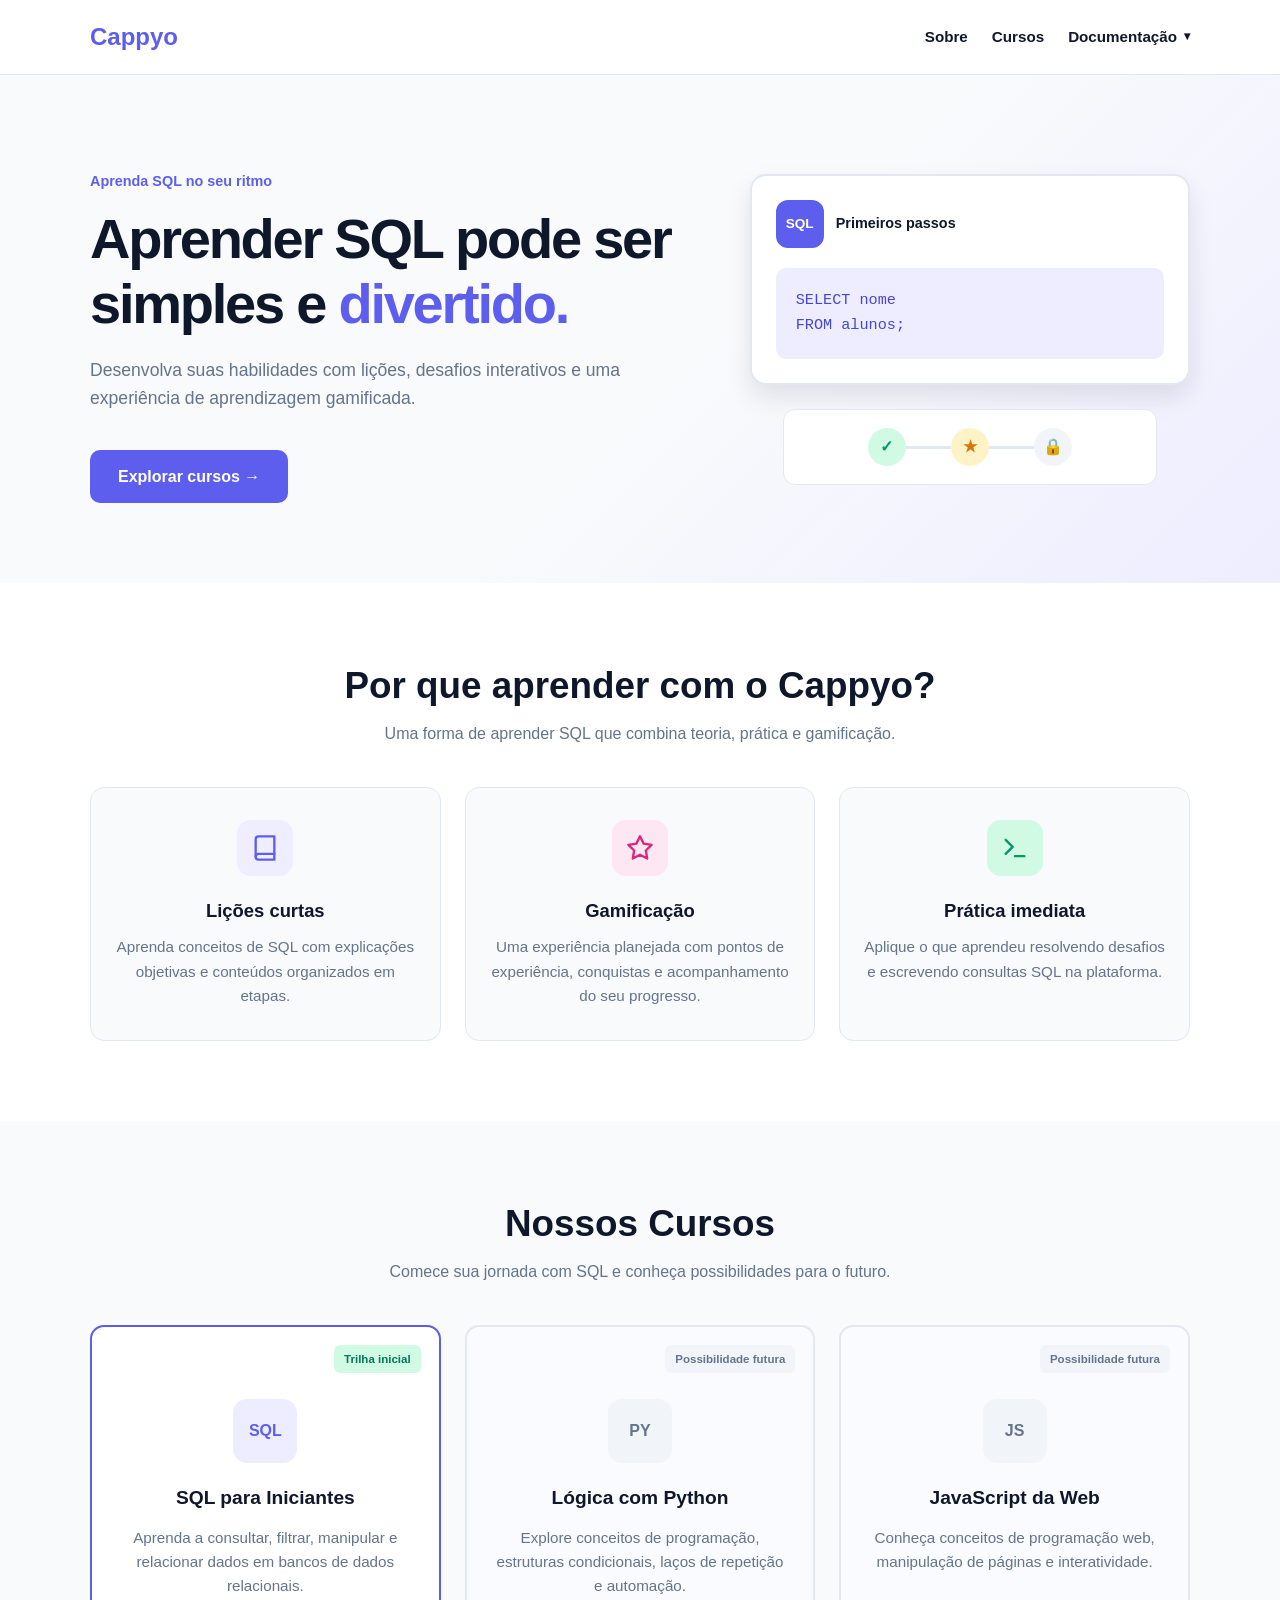
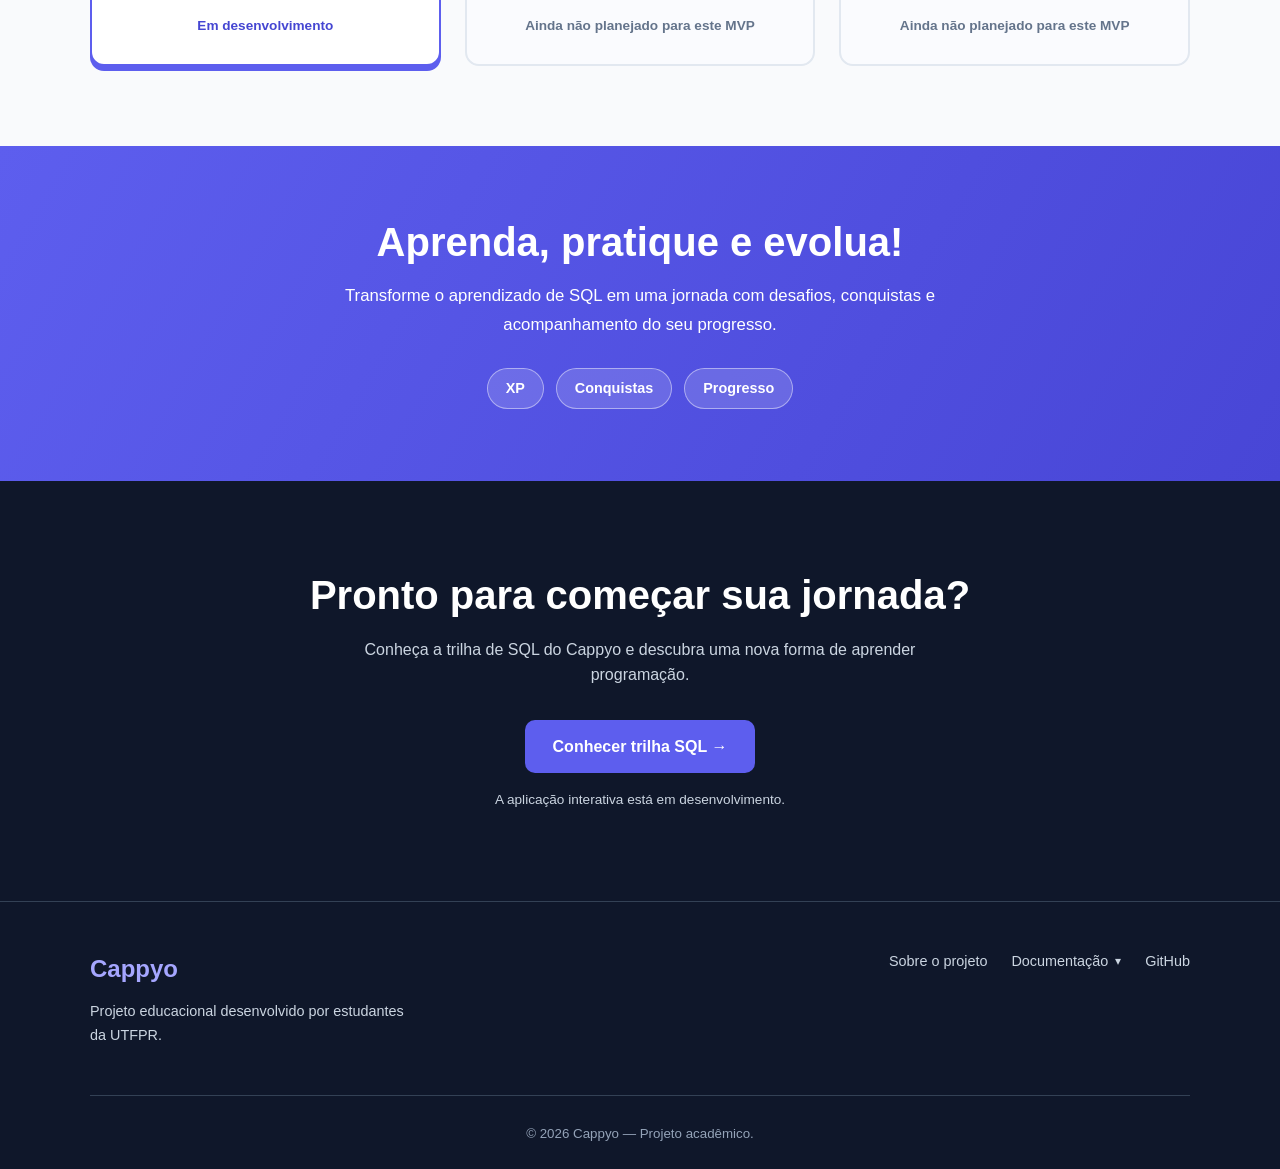
==== commit a48e5968: "feat: adiciona roteiro HTML e navegação entre documentações" ====
--- a/index.html
+++ b/index.html
@@ -1,18 +1,18 @@
 <!DOCTYPE html>
 <html lang="pt-BR">
-
 <head>
   <meta charset="UTF-8">
   <meta name="viewport" content="width=device-width, initial-scale=1.0">
 
-  <meta name="description"
-    content="Conheça o Cappyo, uma plataforma educacional para aprender SQL de forma interativa e gamificada.">
+  <meta
+    name="description"
+    content="Conheça o Cappyo, uma plataforma educacional para aprender SQL de forma interativa e gamificada."
+  >
 
   <title>Cappyo | Aprenda SQL de forma interativa</title>
 
   <link rel="stylesheet" href="./assets/css/style.css">
 </head>
-
 <body>
   <a href="#conteudo" class="skip-link">
     Pular para o conteúdo principal
@@ -28,7 +28,13 @@
       <nav aria-label="Navegação principal">
         <a href="#sobre">Sobre</a>
         <a href="#cursos">Cursos</a>
-        <a href="./docs/">Documentação</a>
+        <details class="doc-dropdown">
+          <summary>Documentação</summary>
+          <div class="doc-dropdown__items">
+            <a href="./docs/">Geral</a>
+            <a href="./docs/roteiro.html">Roteiro</a>
+          </div>
+        </details>
       </nav>
     </div>
   </header>
@@ -37,307 +43,316 @@
   <main id="conteudo" tabindex="-1">
 
     <!-- Apresentação -->
-    <section class="hero" aria-labelledby="hero-title">
-      <div class="container hero-content">
-
-        <div class="hero-text">
-          <p class="hero-eyebrow">
-            Aprenda SQL no seu ritmo
-          </p>
-
-          <h1 id="hero-title">
-            Aprender SQL pode ser simples e
-            <span class="highlight">divertido.</span>
-          </h1>
-
-          <p>
-            Desenvolva suas habilidades com lições,
-            desafios interativos e uma experiência
-            de aprendizagem gamificada.
-          </p>
-
-          <a href="#cursos" class="button">
-            Explorar cursos &rarr;
-          </a>
-        </div>
-
-        <!-- Ilustração demonstrativa -->
-        <div class="hero-visual" aria-hidden="true">
-
-          <div class="sql-card">
-            <div class="sql-card-header">
-              <span class="sql-icon">SQL</span>
-              <span>Primeiros passos</span>
-            </div>
-
-            <pre><code>SELECT nome
+<section class="hero" aria-labelledby="hero-title">
+  <div class="container hero-content">
+
+    <div class="hero-text">
+      <p class="hero-eyebrow">
+        Aprenda SQL no seu ritmo
+      </p>
+
+      <h1 id="hero-title">
+        Aprender SQL pode ser simples e
+        <span class="highlight">divertido.</span>
+      </h1>
+
+      <p>
+        Desenvolva suas habilidades com lições,
+        desafios interativos e uma experiência
+        de aprendizagem gamificada.
+      </p>
+
+      <a href="#cursos" class="button">
+        Explorar cursos &rarr;
+      </a>
+    </div>
+
+    <!-- Ilustração demonstrativa -->
+    <div class="hero-visual" aria-hidden="true">
+
+      <div class="sql-card">
+        <div class="sql-card-header">
+          <span class="sql-icon">SQL</span>
+          <span>Primeiros passos</span>
+        </div>
+
+        <pre><code>SELECT nome
 FROM alunos;</code></pre>
-          </div>
-
-          <div class="progress-card">
-            <span class="progress-step completed">✓</span>
-            <span class="progress-line"></span>
-            <span class="progress-step current">★</span>
-            <span class="progress-line"></span>
-            <span class="progress-step locked">🔒</span>
-          </div>
-
-        </div>
-
       </div>
-    </section>
+
+      <div class="progress-card">
+        <span class="progress-step completed">✓</span>
+        <span class="progress-line"></span>
+        <span class="progress-step current">★</span>
+        <span class="progress-line"></span>
+        <span class="progress-step locked">🔒</span>
+      </div>
+
+    </div>
+
+  </div>
+</section>
 
 
     <!-- Sobre o projeto -->
-
-    <!-- Benefícios -->
-    <section id="sobre" class="about" aria-labelledby="about-title">
-      <div class="container">
-
-        <div class="section-heading">
-          <h2 id="about-title">
-            Por que aprender com o Cappyo?
-          </h2>
-          <p>
-            Uma forma de aprender SQL que combina
-            teoria, prática e gamificação.
-          </p>
-        </div>
-
-        <div class="benefits-grid">
-
-          <!-- Lições curtas -->
-          <article class="benefit-card">
-            <span class="benefit-icon icon-purple" aria-hidden="true">
-              <svg viewBox="0 0 24 24" fill="none" stroke="currentColor" stroke-width="2" stroke-linecap="round"
-                stroke-linejoin="round">
-                <path d="M4 19.5A2.5 2.5 0 0 1 6.5 17H20" />
-                <path d="M6.5 2H20v20H6.5A2.5 2.5 0 0 1 4 19.5v-15A2.5 2.5 0 0 1 6.5 2z" />
-              </svg>
-            </span>
-
-            <h3>Lições curtas</h3>
-            <p>
-              Aprenda conceitos de SQL com explicações
-              objetivas e conteúdos organizados em etapas.
-            </p>
-          </article>
-
-          <!-- Gamificação -->
-          <article class="benefit-card">
-            <span class="benefit-icon icon-pink" aria-hidden="true">
-              <svg viewBox="0 0 24 24" fill="none" stroke="currentColor" stroke-width="2" stroke-linecap="round"
-                stroke-linejoin="round">
-                <polygon
-                  points="12 2 15.09 8.26 22 9.27 17 14.14 18.18 21.02 12 17.77 5.82 21.02 7 14.14 2 9.27 8.91 8.26 12 2" />
-              </svg>
-            </span>
-
-            <h3>Gamificação</h3>
-            <p>
-              Uma experiência planejada com pontos de
-              experiência, conquistas e acompanhamento
-              do seu progresso.
-            </p>
-          </article>
-
-          <!-- Prática -->
-          <article class="benefit-card">
-            <span class="benefit-icon icon-green" aria-hidden="true">
-              <svg viewBox="0 0 24 24" fill="none" stroke="currentColor" stroke-width="2" stroke-linecap="round"
-                stroke-linejoin="round">
-                <polyline points="4 17 10 11 4 5" />
-                <line x1="12" y1="19" x2="20" y2="19" />
-              </svg>
-            </span>
-
-            <h3>Prática imediata</h3>
-            <p>
-              Aplique o que aprendeu resolvendo desafios
-              e escrevendo consultas SQL na plataforma.
-            </p>
-          </article>
-
-        </div>
-      </div>
-    </section>
+<section id="sobre" class="about" aria-labelledby="about-title">
+  <div class="container">
+
+    <div class="section-heading">
+      <h2 id="about-title">
+        Por que aprender com o Cappyo?
+      </h2>
+      <p>
+        Uma forma de aprender SQL que combina
+        teoria, prática e gamificação.
+      </p>
+    </div>
+
+    <div class="benefits-grid">
+
+      <!-- Lições curtas -->
+      <article class="benefit-card">
+        <span class="benefit-icon icon-purple" aria-hidden="true">
+          <svg viewBox="0 0 24 24" fill="none"
+               stroke="currentColor" stroke-width="2"
+               stroke-linecap="round" stroke-linejoin="round">
+            <path d="M4 19.5A2.5 2.5 0 0 1 6.5 17H20"/>
+            <path d="M6.5 2H20v20H6.5A2.5 2.5 0 0 1 4 19.5v-15A2.5 2.5 0 0 1 6.5 2z"/>
+          </svg>
+        </span>
+
+        <h3>Lições curtas</h3>
+        <p>
+          Aprenda conceitos de SQL com explicações
+          objetivas e conteúdos organizados em etapas.
+        </p>
+      </article>
+
+      <!-- Gamificação -->
+      <article class="benefit-card">
+        <span class="benefit-icon icon-pink" aria-hidden="true">
+          <svg viewBox="0 0 24 24" fill="none"
+               stroke="currentColor" stroke-width="2"
+               stroke-linecap="round" stroke-linejoin="round">
+            <polygon points="12 2 15.09 8.26 22 9.27 17 14.14 18.18 21.02 12 17.77 5.82 21.02 7 14.14 2 9.27 8.91 8.26 12 2"/>
+          </svg>
+        </span>
+
+        <h3>Gamificação</h3>
+        <p>
+          Uma experiência planejada com pontos de
+          experiência, conquistas e acompanhamento
+          do seu progresso.
+        </p>
+      </article>
+
+      <!-- Prática -->
+      <article class="benefit-card">
+        <span class="benefit-icon icon-green" aria-hidden="true">
+          <svg viewBox="0 0 24 24" fill="none"
+               stroke="currentColor" stroke-width="2"
+               stroke-linecap="round" stroke-linejoin="round">
+            <polyline points="4 17 10 11 4 5"/>
+            <line x1="12" y1="19" x2="20" y2="19"/>
+          </svg>
+        </span>
+
+        <h3>Prática imediata</h3>
+        <p>
+          Aplique o que aprendeu resolvendo desafios
+          e escrevendo consultas SQL na plataforma.
+        </p>
+      </article>
+
+    </div>
+  </div>
+</section>
 
 
     <!-- Cursos -->
-
-    <!-- Catálogo de cursos -->
-    <section id="cursos" class="courses" aria-labelledby="courses-title">
-      <div class="container">
-
-        <div class="section-heading">
-          <h2 id="courses-title">Nossos Cursos</h2>
-          <p>
-            Comece sua jornada com SQL e conheça
-            possibilidades para o futuro.
-          </p>
-        </div>
-
-        <div class="courses-grid">
-
-          <!-- Curso principal -->
-          <article class="course-card course-card--featured">
-            <span class="course-status course-status--primary">
-              Trilha inicial
-            </span>
-
-            <div class="course-icon" aria-hidden="true">
-              SQL
-            </div>
-
-            <h3>SQL para Iniciantes</h3>
-
-            <p>
-              Aprenda a consultar, filtrar, manipular
-              e relacionar dados em bancos de dados
-              relacionais.
-            </p>
-
-            <span class="course-note">
-              Em desenvolvimento
-            </span>
-          </article>
-
-          <!-- Possibilidade futura -->
-          <article class="course-card course-card--future">
-            <span class="course-status">
-              Possibilidade futura
-            </span>
-
-            <div class="course-icon" aria-hidden="true">
-              PY
-            </div>
-
-            <h3>Lógica com Python</h3>
-
-            <p>
-              Explore conceitos de programação,
-              estruturas condicionais, laços de
-              repetição e automação.
-            </p>
-
-            <span class="course-note">
-              Ainda não planejado para este MVP
-            </span>
-          </article>
-
-          <!-- Possibilidade futura -->
-          <article class="course-card course-card--future">
-            <span class="course-status">
-              Possibilidade futura
-            </span>
-
-            <div class="course-icon" aria-hidden="true">
-              JS
-            </div>
-
-            <h3>JavaScript da Web</h3>
-
-            <p>
-              Conheça conceitos de programação
-              web, manipulação de páginas e
-              interatividade.
-            </p>
-
-            <span class="course-note">
-              Ainda não planejado para este MVP
-            </span>
-          </article>
-
-        </div>
-      </div>
-    </section>
-
-
-    <!-- Gamificação -->
-    <section id="gamificacao" class="gamification" aria-labelledby="gamification-title">
-      <div class="container gamification-content">
-
-        <h2 id="gamification-title">
-          Aprenda, pratique e evolua!
-        </h2>
-
-        <p>
-          Transforme o aprendizado de SQL em uma jornada
-          com desafios, conquistas e acompanhamento do
-          seu progresso.
-        </p>
-
-        <ul class="gamification-features">
-          <li>XP</li>
-          <li>Conquistas</li>
-          <li>Progresso</li>
-        </ul>
-
-      </div>
-    </section>
-
-
-    <!-- Chamada final -->
-    <section class="final-cta" aria-labelledby="final-cta-title">
-      <div class="container final-cta-content">
-
-        <h2 id="final-cta-title">
-          Pronto para começar sua jornada?
-        </h2>
-
-        <p>
-          Conheça a trilha de SQL do Cappyo e descubra
-          uma nova forma de aprender programação.
-        </p>
-
-        <a href="#cursos" class="button final-cta-button">
-          Conhecer trilha SQL &rarr;
-        </a>
-
-        <p class="final-cta-note">
-          A aplicação interativa está em desenvolvimento.
-        </p>
-
-      </div>
-    </section>
+<section id="cursos" class="courses" aria-labelledby="courses-title">
+  <div class="container">
+
+    <div class="section-heading">
+      <h2 id="courses-title">Nossos Cursos</h2>
+      <p>
+        Comece sua jornada com SQL e conheça
+        possibilidades para o futuro.
+      </p>
+    </div>
+
+    <div class="courses-grid">
+
+      <!-- Curso principal -->
+      <article class="course-card course-card--featured">
+        <span class="course-status course-status--primary">
+          Trilha inicial
+        </span>
+
+        <div class="course-icon" aria-hidden="true">
+          SQL
+        </div>
+
+        <h3>SQL para Iniciantes</h3>
+
+        <p>
+          Aprenda a consultar, filtrar, manipular
+          e relacionar dados em bancos de dados
+          relacionais.
+        </p>
+
+        <span class="course-note">
+          Em desenvolvimento
+        </span>
+      </article>
+
+      <!-- Possibilidade futura -->
+      <article class="course-card course-card--future">
+        <span class="course-status">
+          Possibilidade futura
+        </span>
+
+        <div class="course-icon" aria-hidden="true">
+          PY
+        </div>
+
+        <h3>Lógica com Python</h3>
+
+        <p>
+          Explore conceitos de programação,
+          estruturas condicionais, laços de
+          repetição e automação.
+        </p>
+
+        <span class="course-note">
+          Ainda não planejado para este MVP
+        </span>
+      </article>
+
+      <!-- Possibilidade futura -->
+      <article class="course-card course-card--future">
+        <span class="course-status">
+          Possibilidade futura
+        </span>
+
+        <div class="course-icon" aria-hidden="true">
+          JS
+        </div>
+
+        <h3>JavaScript da Web</h3>
+
+        <p>
+          Conheça conceitos de programação
+          web, manipulação de páginas e
+          interatividade.
+        </p>
+
+        <span class="course-note">
+          Ainda não planejado para este MVP
+        </span>
+      </article>
+
+    </div>
+  </div>
+</section>
+
+
+<!-- Gamificação -->
+<section
+  id="gamificacao"
+  class="gamification"
+  aria-labelledby="gamification-title"
+>
+  <div class="container gamification-content">
+
+    <h2 id="gamification-title">
+      Aprenda, pratique e evolua!
+    </h2>
+
+    <p>
+      Transforme o aprendizado de SQL em uma jornada
+      com desafios, conquistas e acompanhamento do
+      seu progresso.
+    </p>
+
+    <ul class="gamification-features">
+      <li>XP</li>
+      <li>Conquistas</li>
+      <li>Progresso</li>
+    </ul>
+
+  </div>
+</section>
+
+
+<!-- Chamada final -->
+<section
+  class="final-cta"
+  aria-labelledby="final-cta-title"
+>
+  <div class="container final-cta-content">
+
+    <h2 id="final-cta-title">
+      Pronto para começar sua jornada?
+    </h2>
+
+    <p>
+      Conheça a trilha de SQL do Cappyo e descubra
+      uma nova forma de aprender programação.
+    </p>
+
+    <a href="#cursos" class="button final-cta-button">
+      Conhecer trilha SQL &rarr;
+    </a>
+
+    <p class="final-cta-note">
+      A aplicação interativa está em desenvolvimento.
+    </p>
+
+  </div>
+</section>
 
 
   </main>
 
-
   <!-- Rodapé -->
-  <footer class="site-footer">
-    <div class="container footer-layout">
-
-      <div class="footer-about">
-        <a class="footer-brand" href="./">
-          Cappyo
-        </a>
-
-        <p>
-          Projeto educacional desenvolvido por
-          estudantes da UTFPR.
-        </p>
-      </div>
-
-      <nav class="footer-links" aria-label="Links do rodapé">
-        <a href="#sobre">Sobre o projeto</a>
-        <a href="./docs/">Documentação</a>
-        <a href="https://github.com/nguysutf/cappyo-website">
-          GitHub
-        </a>
-      </nav>
-
-    </div>
-
-    <div class="container footer-bottom">
-      <small>
-        © 2026 Cappyo — Projeto acadêmico.
-      </small>
-    </div>
-  </footer>
+<footer class="site-footer">
+  <div class="container footer-layout">
+
+    <div class="footer-about">
+      <a class="footer-brand" href="./">
+        Cappyo
+      </a>
+
+      <p>
+        Projeto educacional desenvolvido por
+        estudantes da UTFPR.
+      </p>
+    </div>
+
+    <nav class="footer-links" aria-label="Links do rodapé">
+      <a href="#sobre">Sobre o projeto</a>
+      <details class="doc-dropdown doc-dropdown--footer">
+        <summary>Documentação</summary>
+        <div class="doc-dropdown__items">
+          <a href="./docs/">Geral</a>
+          <a href="./docs/roteiro.html">Roteiro</a>
+        </div>
+      </details>
+      <a href="https://github.com/nguysutf/cappyo-website">
+        GitHub
+      </a>
+    </nav>
+
+  </div>
+
+  <div class="container footer-bottom">
+    <small>
+      © 2026 Cappyo — Projeto acadêmico.
+    </small>
+  </div>
+</footer>
 
 
 </body>
-
 </html>
--- a/assets/css/style.css
+++ b/assets/css/style.css
@@ -109,7 +109,6 @@
   font-size: 0.9rem;
   font-weight: 700;
 }
-
 
 /* 5. Botões */
 .button {
@@ -725,3 +724,99 @@
   color: #ffffff;
   font-weight: 700;
 }
+
+/* 27. Menu de documentação — clique para abrir Geral ou Roteiro. */
+.doc-dropdown {
+  position: relative;
+  font-size: 0.95rem;
+  font-weight: 600;
+}
+
+.doc-dropdown summary {
+  display: flex;
+  align-items: center;
+  gap: 7px;
+  cursor: pointer;
+  list-style: none;
+  user-select: none;
+}
+
+.doc-dropdown summary::-webkit-details-marker {
+  display: none;
+}
+
+.doc-dropdown summary::after {
+  content: "▾";
+  font-size: 0.8em;
+  transition: transform 0.2s ease;
+}
+
+.doc-dropdown[open] summary::after {
+  transform: rotate(180deg);
+}
+
+.doc-dropdown summary:hover,
+.doc-dropdown[open] summary {
+  color: var(--color-primary);
+}
+
+.doc-dropdown summary:focus-visible {
+  outline: 3px solid var(--color-primary);
+  outline-offset: 4px;
+  border-radius: 3px;
+}
+
+.doc-dropdown__items {
+  position: absolute;
+  top: calc(100% + 12px);
+  right: 0;
+  z-index: 20;
+  min-width: 166px;
+  padding: 8px;
+  border: 1px solid var(--color-border);
+  border-radius: 10px;
+  background: var(--color-surface);
+  box-shadow: 0 12px 28px rgba(15, 23, 42, 0.12);
+}
+
+.site-header .doc-dropdown__items a,
+.site-footer .doc-dropdown__items a {
+  display: block;
+  padding: 10px 12px;
+  border-radius: 6px;
+  color: var(--color-text);
+  text-decoration: none;
+  white-space: nowrap;
+}
+
+.site-header .doc-dropdown__items a:hover,
+.site-footer .doc-dropdown__items a:hover {
+  background: #eef1ff;
+  color: var(--color-primary-dark);
+}
+
+.site-header .doc-dropdown__items a:focus-visible,
+.site-footer .doc-dropdown__items a:focus-visible {
+  outline-color: var(--color-primary);
+}
+
+.site-footer .doc-dropdown summary {
+  color: #cbd5e1;
+  font-size: 0.9rem;
+  font-weight: 400;
+}
+
+.site-footer .doc-dropdown summary:hover {
+  color: #ffffff;
+}
+
+.site-footer .doc-dropdown__items {
+  top: auto;
+  bottom: calc(100% + 12px);
+}
+
+@media (prefers-reduced-motion: reduce) {
+  .doc-dropdown summary::after {
+    transition: none;
+  }
+}
